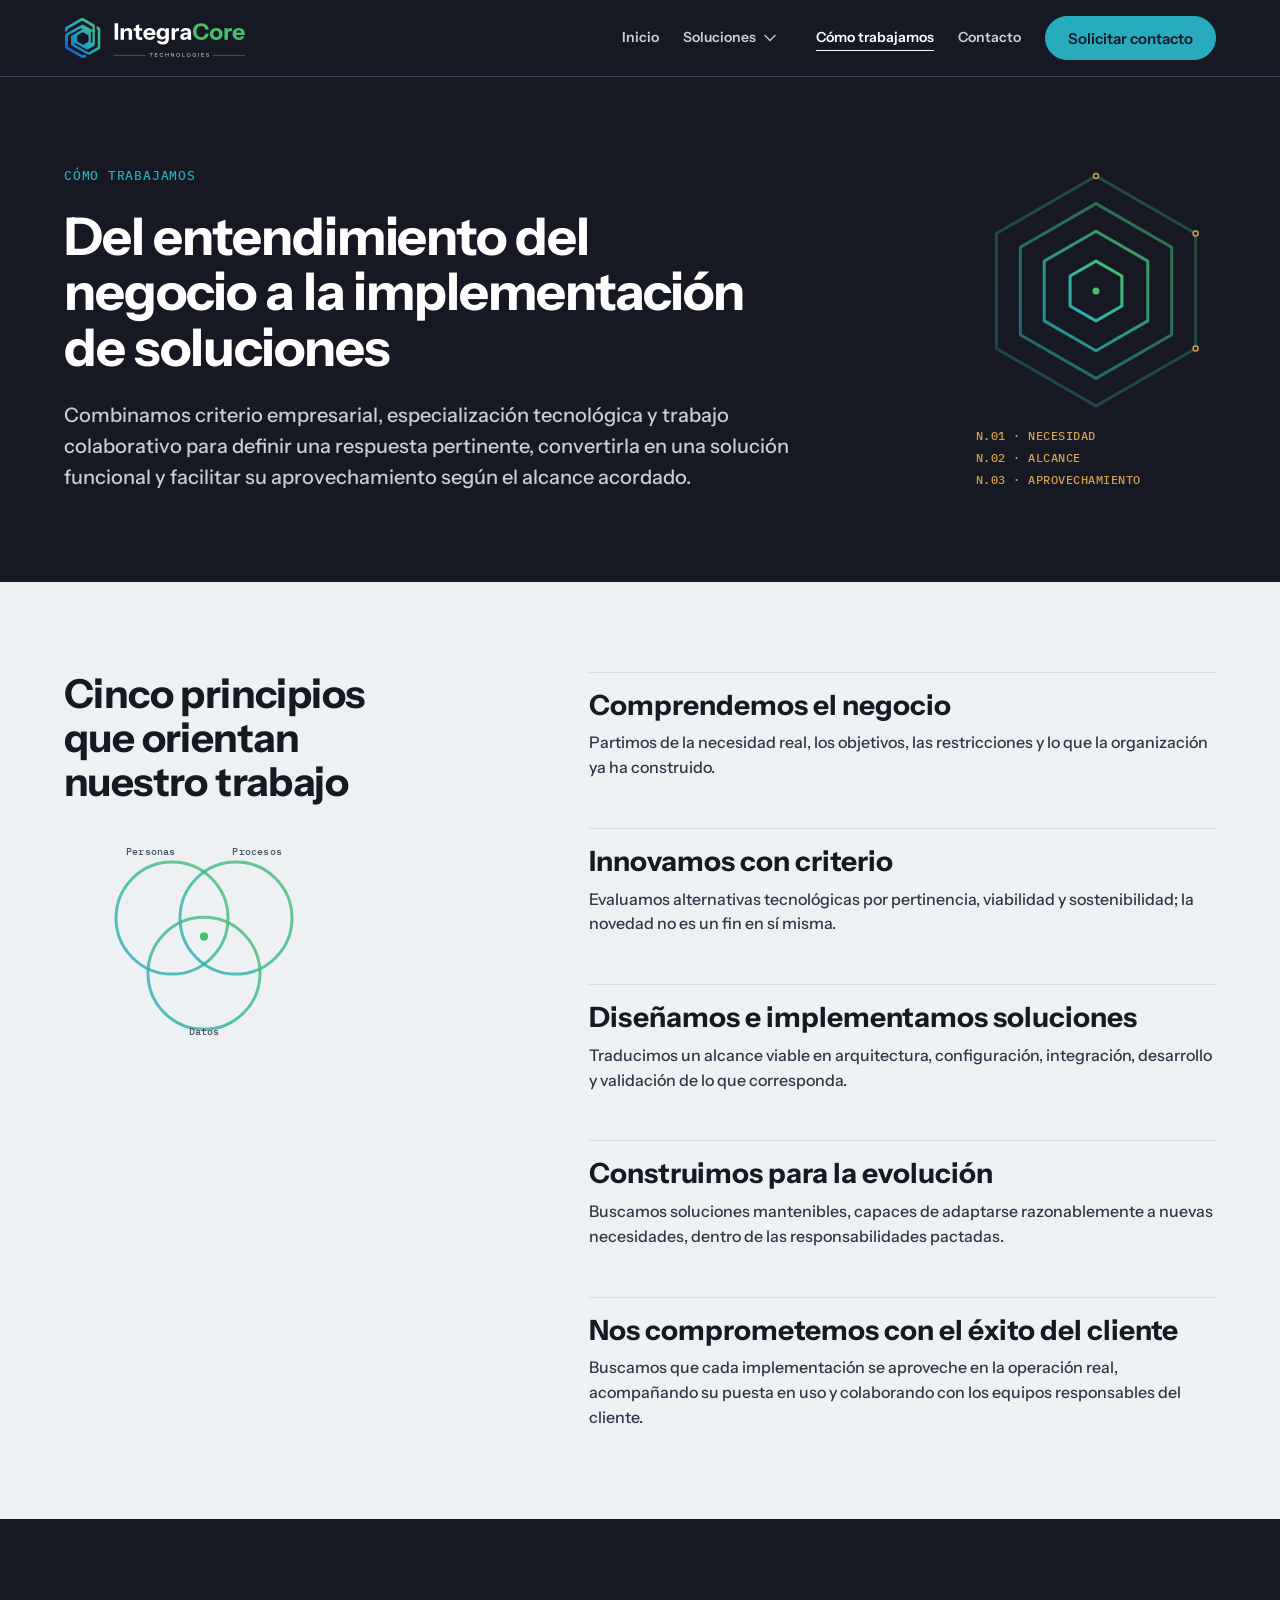
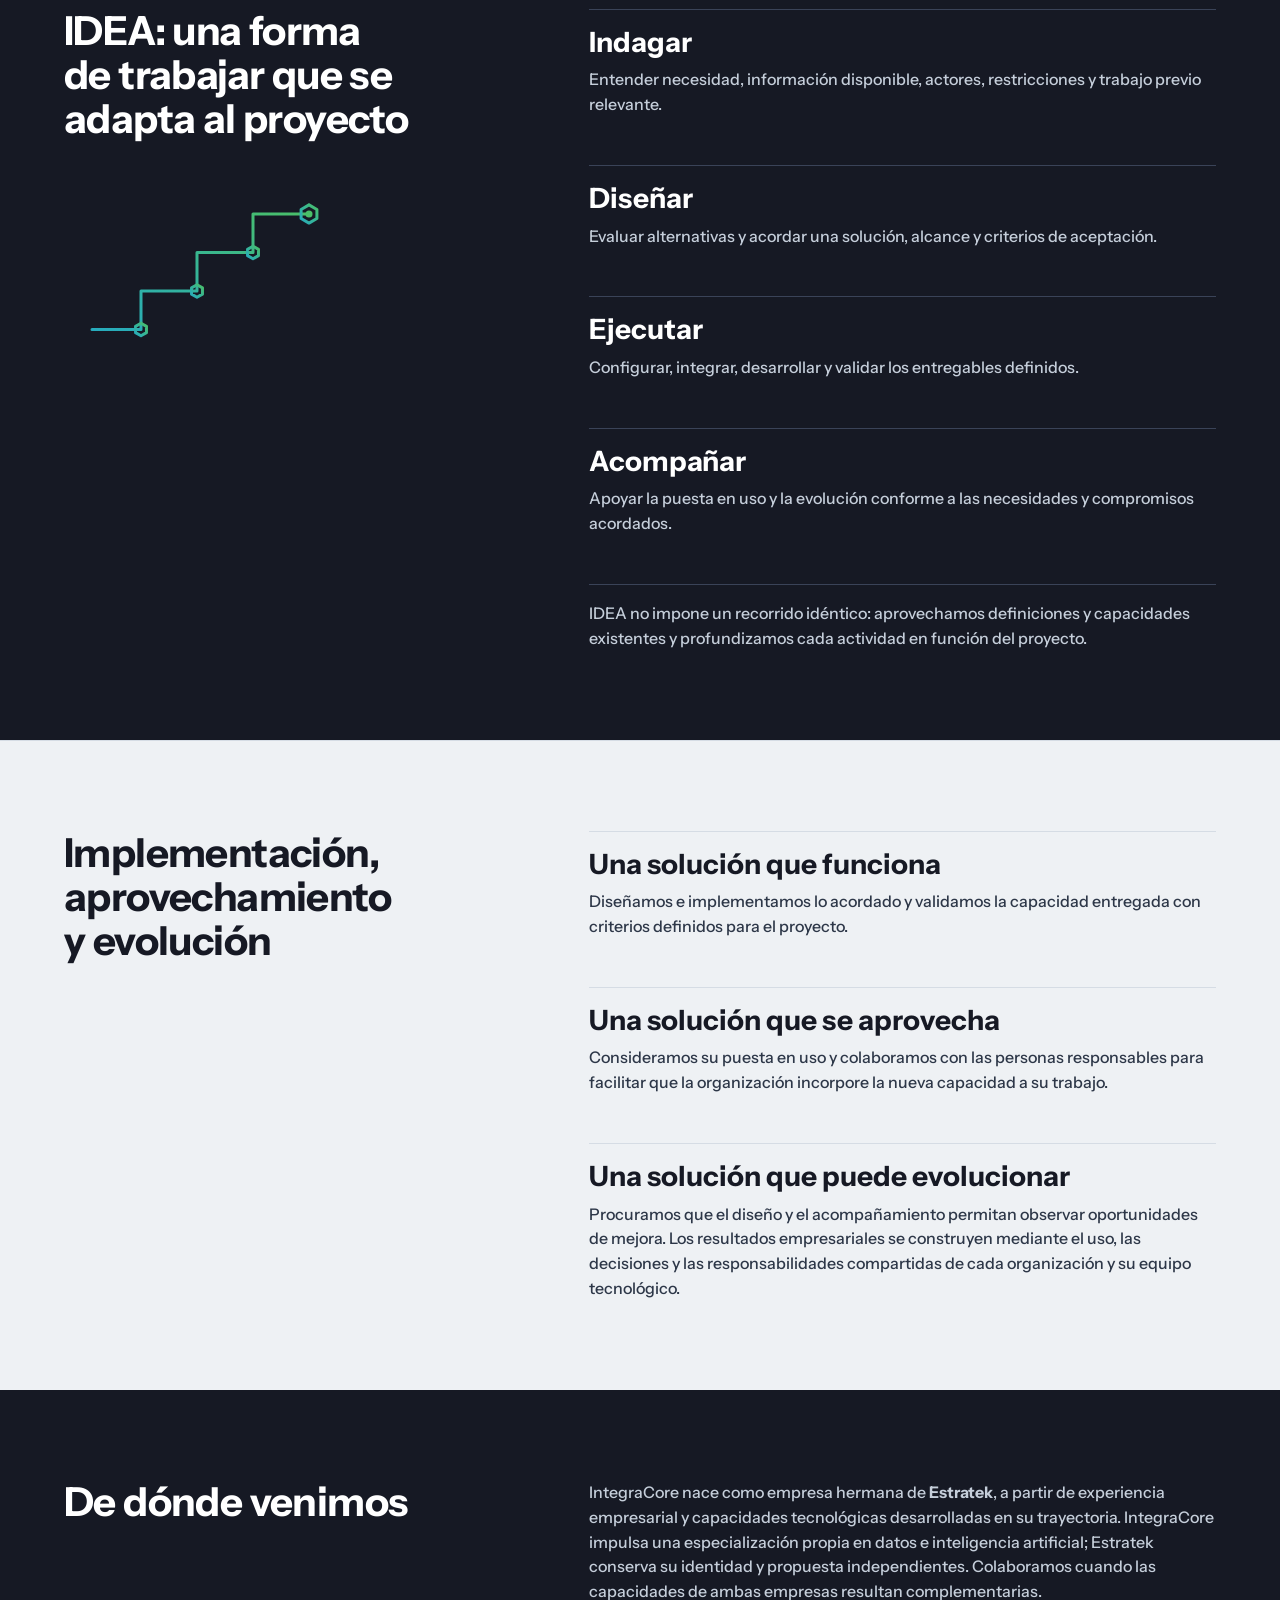
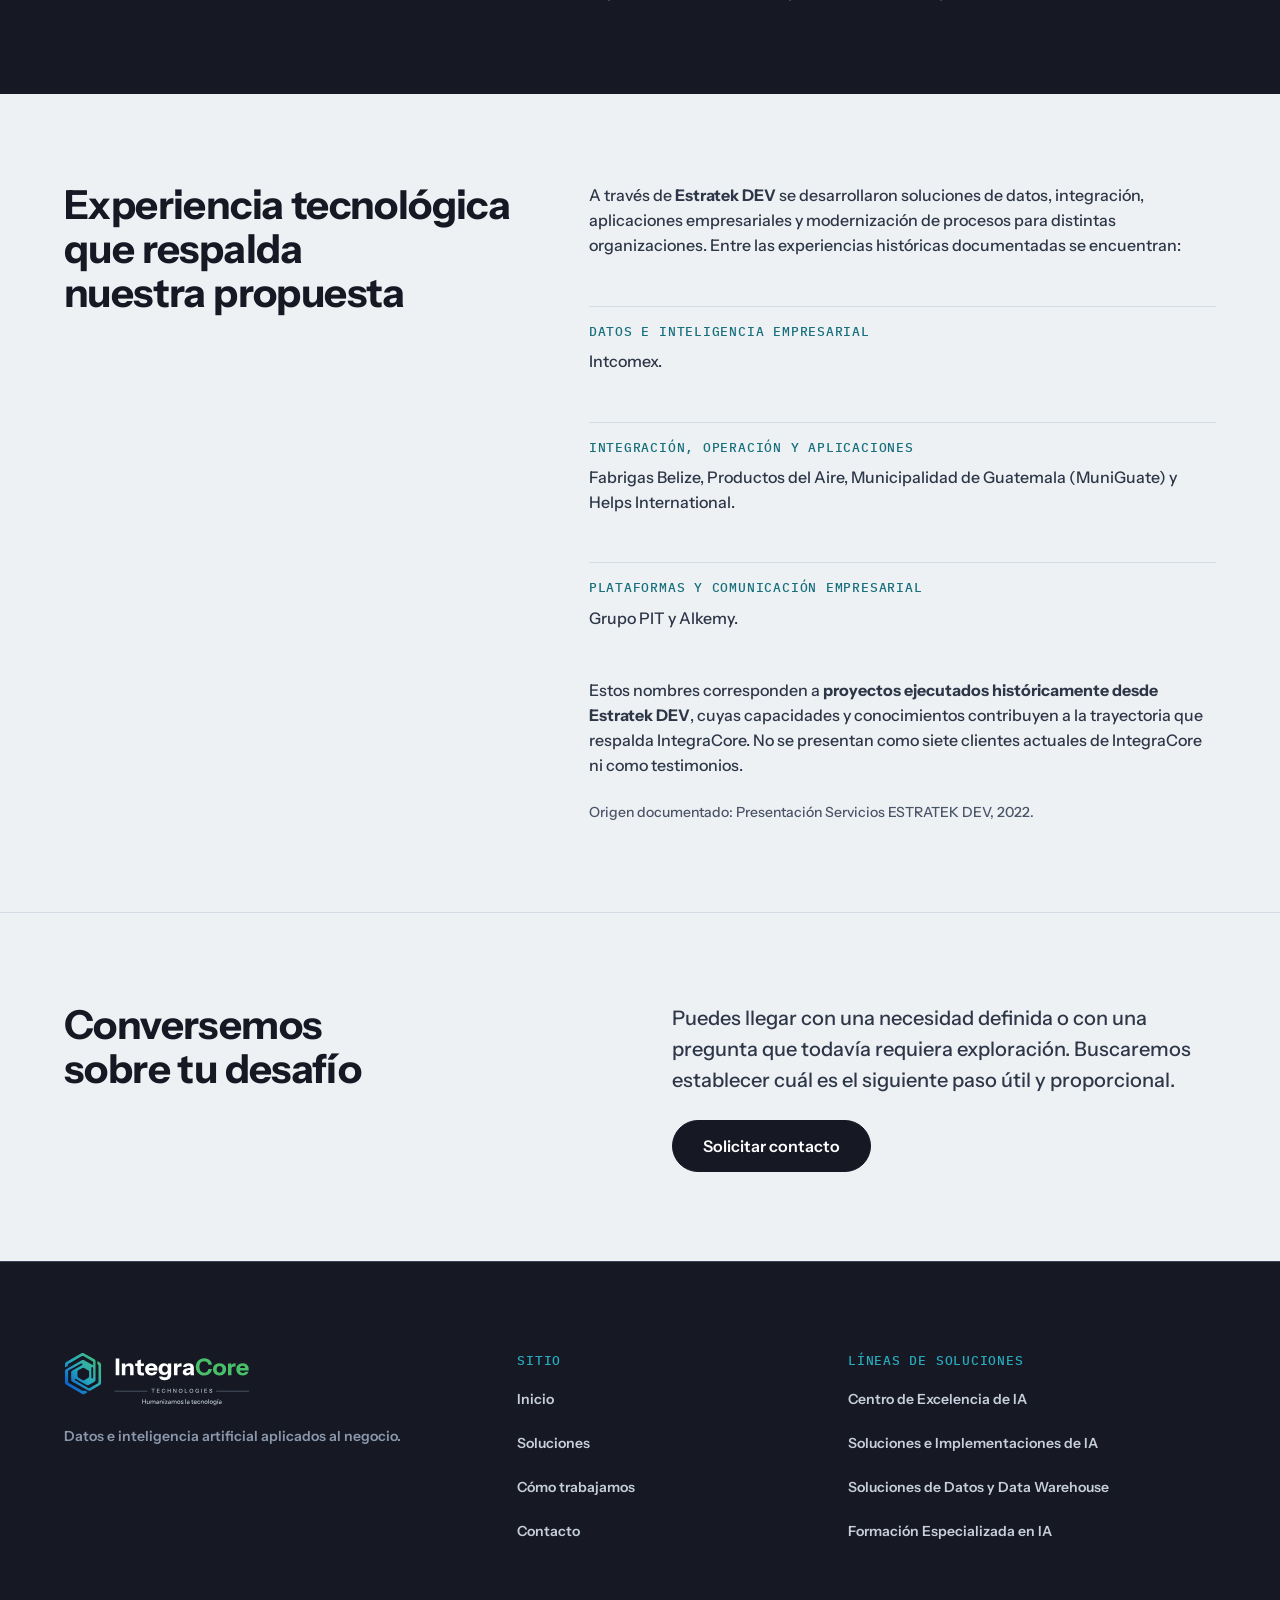
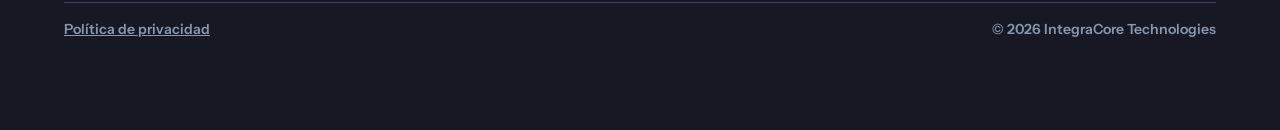
==== como-trabajamos/index.html @ ce9ab65b "G4: sitio IntegraCore para publicación inicial (formulario Zoho, privacidad, confirmación) Co-Author" ====
<!DOCTYPE html>
<html lang="es">
<head>
<meta charset="utf-8">
<meta name="viewport" content="width=device-width, initial-scale=1">
<title>Cómo trabajamos: método IDEA | IntegraCore</title>
<meta name="description" content="Conoce cómo IntegraCore indaga, diseña, ejecuta y acompaña soluciones tecnológicas de manera proporcional al desafío y al alcance acordado.">
<meta name="robots" content="index, follow">
<link rel="canonical" href="https://integracoretech.com/como-trabajamos/">
<meta property="og:url" content="https://integracoretech.com/como-trabajamos/">
<meta property="og:type" content="website">
<meta property="og:locale" content="es_GT">
<meta name="twitter:card" content="summary_large_image">
<meta property="og:title" content="Cómo trabajamos: método IDEA | IntegraCore">
<meta property="og:description" content="Conoce cómo IntegraCore indaga, diseña, ejecuta y acompaña soluciones tecnológicas de manera proporcional al desafío y al alcance acordado.">
<meta property="og:image" content="https://integracoretech.com/img/og-image.png">
<meta name="theme-color" content="#161924">
<link rel="icon" type="image/png" sizes="64x64" href="../favicon-64.png">
<link rel="apple-touch-icon" href="../apple-touch-icon.png">
<link rel="stylesheet" href="../css/tokens.css">
<link rel="stylesheet" href="../css/base.css">
<link rel="stylesheet" href="../css/site.css">
<script>document.documentElement.classList.add('js')</script>
</head>
<body>
<svg width="0" height="0" style="position:absolute" aria-hidden="true" focusable="false"><defs><linearGradient id="ic-geo-grad" x1="0" y1="1" x2="1" y2="0"><stop offset="0" stop-color="#27ABBD"/><stop offset=".5" stop-color="#36B596"/><stop offset="1" stop-color="#4ABF69"/></linearGradient></defs></svg>
<!--@header-->
<a class="skip" href="#contenido">Saltar al contenido</a>
<header class="site-head theme-dark">
<div class="wrap">
<a class="logo" href="../" aria-label="IntegraCore Technologies, inicio"><img src="../img/logo/lockup-horizontal-dark.svg" alt="IntegraCore Technologies" width="182" height="42"></a>
<button class="nav-toggle" type="button" aria-expanded="false" aria-controls="nav-panel"><span class="nav-toggle__label">Menú</span><svg class="nav-toggle__icon" viewBox="0 0 24 24" width="24" height="24" fill="none" stroke="currentColor" stroke-width="1.5" stroke-linecap="square" aria-hidden="true"><path class="i-open" d="M4 8H20M4 16H20"/><path class="i-close" d="M6 6L18 18M18 6L6 18"/></svg></button>
<nav class="nav" id="nav-panel" aria-label="Principal">
<ul class="nav-list">
<li><a href="../" >Inicio</a></li>
<li class="has-sub">
<span class="sub-row"><a href="../soluciones/" >Soluciones</a><button class="sub-toggle" type="button" aria-expanded="false" aria-controls="sub-soluciones"><span class="visually-hidden">Mostrar las cuatro líneas de soluciones</span><svg viewBox="0 0 24 24" width="20" height="20" fill="none" stroke="currentColor" stroke-width="1.5" stroke-linecap="square" aria-hidden="true"><path d="M6 9L12 15L18 9"/></svg></button></span>
<ul class="sub-list" id="sub-soluciones">
<li><a href="../soluciones/#centro-excelencia-ia">Centro de Excelencia de IA</a></li>
<li><a href="../soluciones/soluciones-ia/">Soluciones e Implementaciones de IA</a></li>
<li><a href="../soluciones/datos-data-warehouse-bi/">Soluciones de Datos y Data Warehouse</a></li>
<li><a href="../soluciones/#formacion-ia">Formación Especializada en IA</a></li>
</ul>
</li>
<li><a href="../como-trabajamos/" aria-current="page">Cómo trabajamos</a></li>
<li><a href="../contacto/" >Contacto</a></li>
</ul>
<a class="btn nav-cta" href="../contacto/">Solicitar contacto</a>
</nav>
</div>
</header>
<!--/@header-->

<main id="contenido">
<section class="band theme-dark page-hero" aria-labelledby="h-como">
<div class="wrap page-hero-grid">
<div class="page-hero-copy">
<p class="t-etiqueta">Cómo trabajamos</p>
<h1 class="t-display" id="h-como">Del entendimiento del negocio a la implementación de soluciones</h1>
<p class="t-lead">Combinamos criterio empresarial, especialización tecnológica y trabajo colaborativo para definir una respuesta pertinente, convertirla en una solución funcional y facilitar su aprovechamiento según el alcance acordado.</p>
</div>
<div class="hero-fig"><svg class="geo geo--pagina" data-draw="load" viewBox="60 60 480 480" aria-hidden="true" focusable="false"><polygon points="300.0,70.0 499.2,185.0 499.2,415.0 300.0,530.0 100.8,415.0 100.8,185.0" class="geo-layer" pathLength="1" style="--i:0;opacity:0.3"/><polygon points="300.0,125.2 451.4,212.6 451.4,387.4 300.0,474.8 148.6,387.4 148.6,212.6" class="geo-layer" pathLength="1" style="--i:1;opacity:0.55"/><polygon points="300.0,180.4 403.6,240.2 403.6,359.8 300.0,419.6 196.4,359.8 196.4,240.2" class="geo-layer" pathLength="1" style="--i:2;opacity:0.8"/><polygon points="300.0,240.2 351.8,270.1 351.8,329.9 300.0,359.8 248.2,329.9 248.2,270.1" class="geo-layer" pathLength="1" style="--i:3;opacity:1"/><circle class="geo-dot" style="--i:4" cx="300" cy="300" r="7"/><circle class="geo-vertex" style="--i:1" cx="300.0" cy="70.0" r="5"/><circle class="geo-vertex" style="--i:1" cx="499.2" cy="185.0" r="5"/><circle class="geo-vertex" style="--i:1" cx="499.2" cy="415.0" r="5"/></svg><ol class="hero-notas" aria-hidden="true"><li class="t-nota">N.01 · Necesidad</li><li class="t-nota">N.02 · Alcance</li><li class="t-nota">N.03 · Aprovechamiento</li></ol></div>
</div>
</section>
<section class="band lsec" id="principios" aria-labelledby="h-principios">
<div class="wrap lsec-grid">
<div class="lsec-ex">
<h2 class="t-h1" id="h-principios">Cinco principios que orientan nuestro trabajo</h2>
<div class="lsec-fig lsec-fig--apoyo"><svg class="geo" viewBox="0 0 400 300" aria-hidden="true" focusable="false"><circle cx="154.3" cy="128.7" r="80" class="geo-layer" pathLength="1" style="--i:0;opacity:0.8"/><circle cx="245.7" cy="128.7" r="80" class="geo-layer" pathLength="1" style="--i:1;opacity:0.8"/><circle cx="200.0" cy="207.6" r="80" class="geo-layer" pathLength="1" style="--i:2;opacity:0.8"/><text class="geo-label" style="--i:1" x="124" y="38" text-anchor="middle">Personas</text><text class="geo-label" style="--i:1" x="276" y="38" text-anchor="middle">Procesos</text><text class="geo-label" style="--i:2" x="200" y="296" text-anchor="middle">Datos</text><circle class="geo-dot" style="--i:3" cx="200" cy="155" r="6"/></svg></div>
</div>
<div class="lsec-tec">
<div class="lsec-blk"><h3 class="lsec-title">Comprendemos el negocio</h3><p class="t-body">Partimos de la necesidad real, los objetivos, las restricciones y lo que la organización ya ha construido.</p></div><div class="lsec-blk"><h3 class="lsec-title">Innovamos con criterio</h3><p class="t-body">Evaluamos alternativas tecnológicas por pertinencia, viabilidad y sostenibilidad; la novedad no es un fin en sí misma.</p></div><div class="lsec-blk"><h3 class="lsec-title">Diseñamos e implementamos soluciones</h3><p class="t-body">Traducimos un alcance viable en arquitectura, configuración, integración, desarrollo y validación de lo que corresponda.</p></div><div class="lsec-blk"><h3 class="lsec-title">Construimos para la evolución</h3><p class="t-body">Buscamos soluciones mantenibles, capaces de adaptarse razonablemente a nuevas necesidades, dentro de las responsabilidades pactadas.</p></div><div class="lsec-blk"><h3 class="lsec-title">Nos comprometemos con el éxito del cliente</h3><p class="t-body">Buscamos que cada implementación se aproveche en la operación real, acompañando su puesta en uso y colaborando con los equipos responsables del cliente.</p></div>
</div>
</div>
</section>
<section class="band theme-dark lsec" id="idea" aria-labelledby="h-idea">
<div class="wrap lsec-grid">
<div class="lsec-ex">
<h2 class="t-h1" id="h-idea">IDEA: una forma de trabajar que se adapta al proyecto</h2>
<div class="lsec-fig lsec-fig--apoyo"><svg class="geo" viewBox="0 0 400 300" aria-hidden="true" focusable="false"><polyline points="40,235 110,235 110,180 190,180 190,125 270,125 270,70 350,70" class="geo-layer" pathLength="1" style="--i:0;opacity:1"/><polygon points="110.0,226.0 117.8,230.5 117.8,239.5 110.0,244.0 102.2,239.5 102.2,230.5" class="geo-layer" pathLength="1" style="--i:1;opacity:1"/><polygon points="190.0,171.0 197.8,175.5 197.8,184.5 190.0,189.0 182.2,184.5 182.2,175.5" class="geo-layer" pathLength="1" style="--i:2;opacity:1"/><polygon points="270.0,116.0 277.8,120.5 277.8,129.5 270.0,134.0 262.2,129.5 262.2,120.5" class="geo-layer" pathLength="1" style="--i:3;opacity:1"/><polygon points="350.0,57.0 361.3,63.5 361.3,76.5 350.0,83.0 338.7,76.5 338.7,63.5" class="geo-layer" pathLength="1" style="--i:4;opacity:1"/><circle class="geo-dot" style="--i:4.5" cx="350" cy="70" r="5"/></svg></div>
</div>
<div class="lsec-tec">
<div class="lsec-blk"><h3 class="lsec-title">Indagar</h3><p class="t-body">Entender necesidad, información disponible, actores, restricciones y trabajo previo relevante.</p></div><div class="lsec-blk"><h3 class="lsec-title">Diseñar</h3><p class="t-body">Evaluar alternativas y acordar una solución, alcance y criterios de aceptación.</p></div><div class="lsec-blk"><h3 class="lsec-title">Ejecutar</h3><p class="t-body">Configurar, integrar, desarrollar y validar los entregables definidos.</p></div><div class="lsec-blk"><h3 class="lsec-title">Acompañar</h3><p class="t-body">Apoyar la puesta en uso y la evolución conforme a las necesidades y compromisos acordados.</p></div><div class="lsec-blk"><p class="t-body">IDEA no impone un recorrido idéntico: aprovechamos definiciones y capacidades existentes y profundizamos cada actividad en función del proyecto.</p></div>
</div>
</div>
</section>
<section class="band band--line lsec" id="implementacion" aria-labelledby="h-implementacion">
<div class="wrap lsec-grid">
<div class="lsec-ex">
<h2 class="t-h1" id="h-implementacion">Implementación, aprovechamiento y evolución</h2>
</div>
<div class="lsec-tec">
<div class="lsec-blk"><h3 class="lsec-title">Una solución que funciona</h3><p class="t-body">Diseñamos e implementamos lo acordado y validamos la capacidad entregada con criterios definidos para el proyecto.</p></div><div class="lsec-blk"><h3 class="lsec-title">Una solución que se aprovecha</h3><p class="t-body">Consideramos su puesta en uso y colaboramos con las personas responsables para facilitar que la organización incorpore la nueva capacidad a su trabajo.</p></div><div class="lsec-blk"><h3 class="lsec-title">Una solución que puede evolucionar</h3><p class="t-body">Procuramos que el diseño y el acompañamiento permitan observar oportunidades de mejora. Los resultados empresariales se construyen mediante el uso, las decisiones y las responsabilidades compartidas de cada organización y su equipo tecnológico.</p></div>
</div>
</div>
</section>
<section class="band theme-dark lsec" id="origen" aria-labelledby="h-origen">
<div class="wrap lsec-grid">
<div class="lsec-ex">
<h2 class="t-h1" id="h-origen">De dónde venimos</h2>
</div>
<div class="lsec-tec">
<div class="lsec-txt"><p class="t-body">IntegraCore nace como empresa hermana de <strong>Estratek</strong>, a partir de experiencia empresarial y capacidades tecnológicas desarrolladas en su trayectoria. IntegraCore impulsa una especialización propia en datos e inteligencia artificial; Estratek conserva su identidad y propuesta independientes. Colaboramos cuando las capacidades de ambas empresas resultan complementarias.</p></div>
</div>
</div>
</section>
<section class="band lsec" id="trayectoria" aria-labelledby="h-trayectoria">
<div class="wrap lsec-grid">
<div class="lsec-ex">
<h2 class="t-h1" id="h-trayectoria">Experiencia tecnológica que respalda nuestra propuesta</h2>
</div>
<div class="lsec-tec">
<div class="lsec-txt"><p class="t-body">A través de <strong>Estratek DEV</strong> se desarrollaron soluciones de datos, integración, aplicaciones empresariales y modernización de procesos para distintas organizaciones. Entre las experiencias históricas documentadas se encuentran:</p></div><div class="lsec-blk"><p class="t-etiqueta lsec-label">Datos e inteligencia empresarial</p><p class="t-body">Intcomex.</p></div><div class="lsec-blk"><p class="t-etiqueta lsec-label">Integración, operación y aplicaciones</p><p class="t-body">Fabrigas Belize, Productos del Aire, Municipalidad de Guatemala (MuniGuate) y Helps International.</p></div><div class="lsec-blk"><p class="t-etiqueta lsec-label">Plataformas y comunicación empresarial</p><p class="t-body">Grupo PIT y Alkemy.</p></div><div class="lsec-txt"><p class="t-body">Estos nombres corresponden a <strong>proyectos ejecutados históricamente desde Estratek DEV</strong>, cuyas capacidades y conocimientos contribuyen a la trayectoria que respalda IntegraCore. No se presentan como siete clientes actuales de IntegraCore ni como testimonios.</p><p class="t-small linea-nota">Origen documentado: Presentación Servicios ESTRATEK DEV, 2022.</p></div>
</div>
</div>
</section>
<section class="band band--line" id="conversemos" aria-labelledby="h-conversemos">
<div class="wrap conv">
<h2 class="t-h1" id="h-conversemos">Conversemos sobre tu desafío</h2>
<div class="conv-body">
<p class="t-lead">Puedes llegar con una necesidad definida o con una pregunta que todavía requiera exploración. Buscaremos establecer cuál es el siguiente paso útil y proporcional.</p>
<div><a class="btn btn--lg" href="../contacto/">Solicitar contacto</a></div>
</div>
</div>
</section>

</main>

<!--@footer-->
<footer class="band theme-dark site-foot">
<div class="wrap foot-grid">
<div class="foot-brand">
<img src="../img/logo/lockup-horizontal-dark-proposito.svg" alt="IntegraCore Technologies. Humanizamos la tecnología." width="250" height="58">
<p class="t-small">Datos e inteligencia artificial aplicados al negocio.</p>
</div>
<nav class="foot-col" aria-label="Sitio">
<p class="t-etiqueta">Sitio</p>
<ul class="foot-links">
<li><a href="../">Inicio</a></li>
<li><a href="../soluciones/">Soluciones</a></li>
<li><a href="../como-trabajamos/">Cómo trabajamos</a></li>
<li><a href="../contacto/">Contacto</a></li>
</ul>
</nav>
<nav class="foot-col" aria-label="Líneas de soluciones">
<p class="t-etiqueta">Líneas de soluciones</p>
<ul class="foot-links">
<li><a href="../soluciones/#centro-excelencia-ia">Centro de Excelencia de IA</a></li>
<li><a href="../soluciones/soluciones-ia/">Soluciones e Implementaciones de IA</a></li>
<li><a href="../soluciones/datos-data-warehouse-bi/">Soluciones de Datos y Data Warehouse</a></li>
<li><a href="../soluciones/#formacion-ia">Formación Especializada en IA</a></li>
</ul>
</nav>
<div class="foot-meta">
<p class="t-small"><a href="../privacidad/">Política de privacidad</a></p>
<p class="t-small">© 2026 IntegraCore Technologies</p>
</div>
</div>
</footer>
<!--/@footer-->
<script src="../js/geometria.js"></script>
<script src="../js/navigation.js"></script>
</body>
</html>
---- css/tokens.css ----
/* IntegraCore · Tokens v1.0 (23 nov 2026)
   Fuente de verdad: sistema de diseño IntegraCore. No inventes colores fuera de esta lista.
   Tema claro por defecto; añade .theme-dark a una sección (o a <html>) para el tema oscuro. */

:root {
  /* Paleta de marca */
  --ic-navy: #161924;
  --ic-paper: #EEF1F4;
  --ic-white: #FFFFFF;
  --ic-teal: #27ABBD;       /* inicio del degradé; acento de texto sobre oscuro */
  --ic-teal-ink: #17707C;   /* acento de texto sobre claro (5:1 sobre paper) */
  --ic-green: #4ABF69;      /* la decisión: punto, ✓, recomendado. Nunca texto sobre claro */
  --ic-ochre: #D4A04A;      /* ocre lápiz: marcas de trabajo sobre oscuro */
  --ic-ochre-ink: #8C6212;  /* ocre lápiz: marcas de trabajo sobre claro */
  --ic-blue: #0145D2;       /* SÓLO dentro del ícono del logo. No usar en la web */
  --ic-grey-900: #2D3748;
  --ic-grey-700: #4A5568;
  --ic-grey-500: #8A97AB;
  --ic-grey-300: #C5CEDA;
  --ic-grey-200: #D5DCE4;
  --ic-navy-600: #3A4358;
  --ic-navy-700: #1F2433;

  /* Roles · tema claro */
  --surface: var(--ic-paper);
  --surface-raised: var(--ic-white);
  --ink: var(--ic-navy);
  --ink-muted: var(--ic-grey-900);
  --ink-subtle: var(--ic-grey-700);
  --accent: var(--ic-teal-ink);
  --line: var(--ic-grey-200);
  --mark: var(--ic-ochre-ink);          /* notas N.0x, líneas guía, vértices, ○ por validar */
  --construction: var(--ic-ochre-ink);  /* ejes y círculos punteados del nivel método */
  --signal: var(--ic-green);
  --btn-bg: var(--ic-navy);
  --btn-ink: var(--ic-white);

  /* Degradé de la geometría (sólo trazos) */
  --geo-from: var(--ic-teal);
  --geo-mid: #36B596;
  --geo-to: var(--ic-green);

  /* Tipografía. Respaldo si la fuente de marca no carga: Arial y Consolas. */
  --font-sans: "Instrument Sans", Arial, "Helvetica Neue", sans-serif;
  --font-mono: "IBM Plex Mono", Consolas, "Courier New", monospace;
  --fs-display: clamp(2.5rem, 1.6rem + 3.2vw, 3.625rem);  /* 40 → 58 px */
  --lh-display: 1.07;
  --fs-h1: clamp(2rem, 1.6rem + 1.4vw, 2.5rem);           /* 32 → 40 px */
  --fs-h2: clamp(1.5rem, 1.35rem + 0.6vw, 1.75rem);       /* 24 → 28 px */
  --fs-lead: clamp(1.125rem, 1.05rem + 0.3vw, 1.25rem);   /* 18 → 20 px */
  --fs-body: 1rem;
  --fs-small: 0.875rem;
  --fs-nota: 0.75rem;
  --fs-etiqueta: 0.8125rem;

  /* Espaciado y forma */
  --space-1: 4px;
  --space-2: 8px;
  --space-3: 16px;
  --space-4: 24px;
  --space-5: 48px;
  --space-6: 72px;
  --radius-none: 0;
  --radius-pill: 999px;   /* sólo botones y etiquetas de acción */
  --content-max: 1200px;

  /* Movimiento */
  --dur-layer: 550ms;                         /* una capa de la geometría */
  --stagger: 420ms;                           /* entre capas */
  --ease-draw: cubic-bezier(.25, .7, .3, 1);  /* salida suave, sin rebote */
}

.theme-dark,
[data-theme="dark"] {
  --surface: var(--ic-navy);
  --surface-raised: var(--ic-navy-700);
  --ink: var(--ic-white);
  --ink-muted: var(--ic-grey-300);
  --ink-subtle: var(--ic-grey-500);
  --accent: var(--ic-teal);
  --line: var(--ic-navy-600);
  --mark: var(--ic-ochre);
  --construction: var(--ic-ochre);
  --btn-bg: var(--ic-teal);
  --btn-ink: var(--ic-navy);
}
---- css/base.css ----
/* IntegraCore · Base v1.0 — requiere tokens.css antes */

@font-face { font-family: "Instrument Sans"; src: url("../fonts/InstrumentSans-VF.woff2") format("woff2"); font-weight: 400 700; font-stretch: 75% 100%; font-display: swap; }
@font-face { font-family: "IBM Plex Mono"; src: url("../fonts/IBMPlexMono-Regular.woff2") format("woff2"); font-weight: 400; font-display: swap; }
@font-face { font-family: "IBM Plex Mono"; src: url("../fonts/IBMPlexMono-Medium.woff2") format("woff2"); font-weight: 500; font-display: swap; }

*, *::before, *::after { box-sizing: border-box; min-width: 0; }
html { -webkit-text-size-adjust: 100%; scroll-padding-top: 88px; }
body { margin: 0; background: var(--surface); color: var(--ink); font: 500 var(--fs-body)/1.55 var(--font-sans); overflow-x: clip; }
img, svg { display: block; max-width: 100%; }
a { color: inherit; }
:focus-visible { outline: 2px solid var(--accent); outline-offset: 3px; }

/* Secciones: el color de fondo llega al borde; el contenido se centra */
.band { background: var(--surface); color: var(--ink); padding: clamp(56px, 7vw, 112px) max(5vw, 20px); }
.wrap { max-width: var(--content-max); margin-inline: auto; }

/* Tipografía */
.t-display { font-size: var(--fs-display); line-height: var(--lh-display); font-weight: 700; letter-spacing: -0.02em; margin: 0; text-wrap: balance; }
.t-h1 { font-size: var(--fs-h1); line-height: 1.1; font-weight: 700; letter-spacing: -0.015em; margin: 0; text-wrap: balance; }
.t-h2 { font-size: var(--fs-h2); line-height: 1.2; font-weight: 700; margin: 0; }
.t-lead { font-size: var(--fs-lead); line-height: 1.55; color: var(--ink-muted); margin: 0; max-width: 60ch; }
.t-body { font-size: var(--fs-body); line-height: 1.55; color: var(--ink-muted); margin: 0; max-width: 68ch; }
.t-small { font-size: var(--fs-small); line-height: 1.5; font-weight: 600; color: var(--ink-subtle); margin: 0; }
.t-etiqueta { font: 500 var(--fs-etiqueta)/1.4 var(--font-mono); letter-spacing: 0.06em; text-transform: uppercase; color: var(--accent); margin: 0; }
.t-nota { font: 500 var(--fs-nota)/1.5 var(--font-mono); letter-spacing: 0.04em; text-transform: uppercase; color: var(--mark); margin: 0; }

/* Botones: el único elemento redondeado */
.btn { display: inline-flex; align-items: center; justify-content: center; gap: var(--space-2); min-height: 44px; padding: 0 22px; border-radius: var(--radius-pill); border: 1px solid var(--btn-bg); background: var(--btn-bg); color: var(--btn-ink); font: 600 0.9375rem/1 var(--font-sans); text-decoration: none; cursor: pointer; transition: transform .2s var(--ease-draw), background-color .2s; }
.btn:hover { transform: translateY(-1px); }
.btn--ghost { background: transparent; color: var(--ink); border-color: var(--line); }

/* Encabezado */
.site-head { position: sticky; top: 0; z-index: 10; background: var(--surface); border-bottom: 1px solid var(--line); }
.site-head .wrap { display: flex; align-items: center; justify-content: space-between; gap: var(--space-4); min-height: 76px; padding-inline: max(5vw, 20px); max-width: calc(var(--content-max) + 10vw); }
.site-head .logo img { height: 38px; width: auto; }
.nav { display: flex; align-items: center; gap: var(--space-4); flex-wrap: wrap; }
.nav a:not(.btn) { text-decoration: none; font-weight: 600; font-size: var(--fs-small); color: var(--ink-muted); padding: 12px 0; }
.nav a:not(.btn):hover { color: var(--ink); }

/* Tarjeta: esquinas rectas, sin barras de acento */
.card { background: var(--surface-raised); padding: var(--space-4); }

/* Lista de método */
.metodo { list-style: none; margin: 0; padding: 0; display: grid; gap: var(--space-2); font-weight: 600; font-size: var(--fs-small); color: var(--ink-muted); }
.metodo li { display: grid; grid-template-columns: 1.4em 1fr; }
.metodo .ok { color: var(--signal); }
.metodo .pend { color: var(--mark); }

/* Geometría ------------------------------------------------------------
   Estructura de un SVG de geometría:
   <svg class="geo" viewBox="…">
     <g class="geo-cons">…líneas punteadas (sólo nivel método)…</g>
     <polygon class="geo-layer" pathLength="1" style="--i:0; opacity:.3" …/>
     <circle class="geo-dot" style="--i:4" …/>
   </svg>
   --i fija el orden en que se dibuja cada capa (M.02: en el orden en que se lee). */
.geo { overflow: visible; }
.geo .geo-layer { fill: none; stroke: url(#ic-geo-grad); stroke-width: 3; stroke-linejoin: round; stroke-linecap: round; vector-effect: non-scaling-stroke; }
.geo .geo-cons { fill: none; stroke: var(--construction); stroke-width: 1; stroke-dasharray: 4 6; opacity: .6; vector-effect: non-scaling-stroke; }
.geo .geo-guide { fill: none; stroke: var(--mark); stroke-width: 1; vector-effect: non-scaling-stroke; }
.geo .geo-vertex { fill: var(--surface); stroke: var(--mark); stroke-width: 1.5; vector-effect: non-scaling-stroke; }
.geo .geo-dot { fill: var(--signal); }
.geo .geo-note { font: 500 12px var(--font-mono); letter-spacing: .04em; fill: var(--mark); }

/* Movimiento: se dibuja, no aparece (M.01). Sin JS o con movimiento reducido, se ve completa. */
.js .geo .geo-layer { stroke-dasharray: 1; stroke-dashoffset: 1; transition: stroke-dashoffset var(--dur-layer) var(--ease-draw) calc(var(--i, 0) * var(--stagger)); }
.js .geo .geo-dot { transform-box: fill-box; transform-origin: center; transform: scale(0); transition: transform 300ms var(--ease-draw) calc(var(--i, 4) * var(--stagger) + 150ms); }
.js .geo .geo-cons, .js .geo .geo-guide, .js .geo .geo-vertex, .js .geo .geo-note { opacity: 0; transition: opacity 500ms ease-out calc(var(--i, 0) * var(--stagger)); }
.js .geo.is-drawn .geo-layer { stroke-dashoffset: 0; }
.js .geo.is-drawn .geo-dot { transform: scale(1); }
.js .geo.is-drawn .geo-cons { opacity: .6; }
.js .geo.is-drawn .geo-guide, .js .geo.is-drawn .geo-vertex, .js .geo.is-drawn .geo-note { opacity: 1; }
@media (prefers-reduced-motion: reduce) {
  .js .geo .geo-layer, .js .geo .geo-dot, .js .geo .geo-cons, .js .geo .geo-guide, .js .geo .geo-vertex, .js .geo .geo-note { transition: none; }
  .js .geo .geo-layer { stroke-dashoffset: 0; }
  .js .geo .geo-dot { transform: none; }
  .js .geo .geo-cons { opacity: .6; }
  .js .geo .geo-guide, .js .geo .geo-vertex, .js .geo .geo-note { opacity: 1; }
}

/* Pie */
.site-foot { border-top: 1px solid var(--line); }
.site-foot .wrap { display: flex; flex-wrap: wrap; align-items: flex-end; justify-content: space-between; gap: var(--space-4); }
.site-foot img { height: 58px; width: auto; }
.geo .geo-label { font: 500 12px var(--font-mono); letter-spacing: .02em; fill: var(--ink-subtle); }
.js .geo .geo-label { opacity: 0; transition: opacity 500ms ease-out calc(var(--i, 0) * var(--stagger)); }
.js .geo.is-drawn .geo-label { opacity: 1; }
@media (prefers-reduced-motion: reduce) { .js .geo .geo-label { transition: none; opacity: 1; } }
---- css/site.css ----
/* IntegraCore · Sitio v0.1 (prototipo G1) — extensiones puntuales sobre tokens.css y base.css.
   Regla: sólo variables de tokens.css; ningún color hex aquí. */

/* ---------- Utilidades y accesibilidad ---------- */
.visually-hidden { position: absolute; width: 1px; height: 1px; margin: -1px; padding: 0; overflow: hidden; clip: rect(0 0 0 0); white-space: nowrap; border: 0; }
.skip { position: absolute; left: var(--space-3); top: -80px; z-index: 30; background: var(--ic-white); color: var(--ic-navy); padding: 12px 18px; font-weight: 600; text-decoration: none; }
.skip:focus { top: var(--space-2); }
.t-h3 { font-size: 1.125rem; line-height: 1.25; font-weight: 700; margin: 0; }
.t-nota-plain { font: 500 var(--fs-nota)/1.4 var(--font-mono); letter-spacing: .04em; text-transform: uppercase; margin: 0; color: var(--ink-muted); }
.btn--lg { min-height: 52px; padding: 0 30px; font-size: 1rem; }
.link-arrow { display: inline-flex; align-items: center; gap: var(--space-2); min-height: 44px; font-weight: 600; font-size: var(--fs-small); color: var(--accent); text-decoration: underline; text-underline-offset: 4px; text-decoration-thickness: 1px; }
.link-arrow svg { width: 20px; height: 20px; flex: none; transition: transform .2s var(--ease-draw); }
.link-arrow:hover svg { transform: translateX(3px); }
.t-lead strong { color: var(--ink); font-weight: 700; }


/* ---------- Encabezado y navegación ---------- */
.site-head .nav { display: flex; align-items: center; gap: var(--space-4); flex-wrap: nowrap; }
.nav-list { list-style: none; margin: 0; padding: 0; display: flex; align-items: center; gap: var(--space-4); }
.nav-list a { text-decoration: none; font-weight: 600; font-size: var(--fs-small); color: var(--ink-muted); display: inline-flex; align-items: center; min-height: 44px; }
.nav-list a:hover, .nav-list a[aria-current="page"] { color: var(--ink); }
.nav-list a[aria-current="page"] { text-decoration: underline; text-decoration-thickness: 1px; text-underline-offset: 8px; }
.nav-cta { white-space: nowrap; }
.nav-toggle { display: none; }
.has-sub { position: relative; }
.sub-row { display: inline-flex; align-items: center; }
.sub-toggle { background: none; border: 0; color: var(--ink-muted); width: 44px; height: 44px; display: inline-flex; align-items: center; justify-content: center; cursor: pointer; margin-left: -8px; padding: 0; }
.sub-toggle:hover { color: var(--ink); }
.sub-toggle svg { transition: transform .2s var(--ease-draw); }
.sub-toggle[aria-expanded="true"] svg { transform: rotate(180deg); }
.sub-list { list-style: none; margin: 0; padding: var(--space-2) 0; position: absolute; top: calc(100% + 8px); left: 0; min-width: 300px; background: var(--surface-raised); border: 1px solid var(--line); display: none; z-index: 20; }
.sub-list.is-open { display: block; }
.sub-list a { display: flex; padding: 6px var(--space-3); min-height: 44px; width: 100%; }

@media (min-width: 961px) {
  .site-head .wrap { max-width: calc(var(--content-max) + 10vw); }
}
@media (max-width: 960px) {
  .nav-toggle { display: inline-flex; align-items: center; gap: var(--space-2); min-height: 44px; padding: 0 14px; background: transparent; color: var(--ink); border: 1px solid var(--line); border-radius: var(--radius-pill); font: 600 var(--fs-small)/1 var(--font-sans); cursor: pointer; }
  .nav-toggle .i-close { display: none; }
  .nav-toggle[aria-expanded="true"] .i-close { display: inline; }
  .nav-toggle[aria-expanded="true"] .i-open { display: none; }
  .site-head .nav { position: absolute; left: 0; right: 0; top: 100%; flex-direction: column; align-items: stretch; gap: var(--space-3); padding: var(--space-3) max(5vw, 20px) var(--space-4); background: var(--surface); border-bottom: 1px solid var(--line); max-height: calc(100dvh - 120px); overflow-y: auto; }
  .js .site-head .nav { display: none; }
  .js .site-head .nav.is-open { display: flex; }
  .nav-list { flex-direction: column; align-items: stretch; gap: 0; }
  .nav-list > li { border-bottom: 1px solid var(--line); }
  .nav-list a { min-height: 48px; font-size: 1rem; width: 100%; }
  .sub-row { display: block; }
  .sub-toggle { display: none; }
  .sub-list { display: block; position: static; background: transparent; border: 0; min-width: 0; padding: 0 0 var(--space-2) var(--space-3); }
  .sub-list a { font-weight: 500; color: var(--ink-subtle); min-height: 44px; }
  .nav-cta { width: 100%; white-space: normal; text-align: center; padding-block: 12px; }
}

/* ---------- Bloque 1 · Hero ---------- */
.hero .wrap { display: grid; grid-template-columns: minmax(0, 1.05fr) minmax(0, .95fr); gap: clamp(32px, 5vw, 72px); align-items: center; }
.hero-copy { display: grid; gap: var(--space-4); }
.hero-actions { display: flex; flex-wrap: wrap; gap: var(--space-3); margin-top: var(--space-2); }
.hero .geo { width: 100%; height: auto; max-width: 560px; justify-self: end; }
.hero .t-lead strong { color: var(--ink); }
@media (max-width: 860px) {
  .hero .wrap { grid-template-columns: 1fr; }
  .hero .geo { justify-self: center; max-width: 420px; margin-top: var(--space-3); }
  .hero .geo .geo-note { font-size: 19px; paint-order: stroke; stroke: var(--surface); stroke-width: 8px; stroke-linejoin: round; }
  .hero-actions .btn { flex: 1 1 100%; }
}

/* ---------- Bloque 2 · Decisiones → situaciones ---------- */
.sec-head { display: grid; gap: var(--space-3); margin-bottom: clamp(32px, 4vw, 56px); max-width: 760px; }
.dec { display: grid; grid-template-columns: minmax(0, 1.15fr) clamp(56px, 8vw, 120px) minmax(0, 1fr); grid-template-areas: "dh . sh" "dl cn sl"; column-gap: 0; row-gap: var(--space-4); }
.dec-head { grid-area: dh; display: grid; gap: var(--space-3); align-content: start; padding-right: var(--space-4); }
.sit-head { grid-area: sh; align-self: end; }
.dec-list { grid-area: dl; list-style: none; margin: 0; padding: 0; display: grid; grid-auto-rows: 1fr; border-bottom: 1px solid var(--line); }
.dec-list li { display: flex; align-items: center; border-top: 1px solid var(--line); padding: var(--space-3) var(--space-3) var(--space-3) 0; font-size: var(--fs-h2); line-height: 1.22; font-weight: 500; letter-spacing: -.01em; color: var(--ink-muted); }
.dec-list strong { color: var(--ink); font-weight: 700; }
.dec-conn { grid-area: cn; position: relative; }
.dec-conn svg { position: absolute; inset: 0; width: 100%; height: 100%; overflow: visible; }
.dec-dot { position: absolute; left: 0; top: 50%; width: 16px; height: 16px; border-radius: 50%; background: var(--signal); transform: translate(-50%, -50%) scale(1); }
.js .dec-dot { transform: translate(-50%, -50%) scale(0); transition: transform 300ms var(--ease-draw) calc(2.4 * var(--stagger) + 150ms); }
.js .dec-conn .geo.is-drawn + .dec-dot { transform: translate(-50%, -50%) scale(1); }
.sit-list { grid-area: sl; list-style: none; margin: 0; padding: 0; display: grid; grid-auto-rows: 1fr; }
.sit-list li { display: grid; grid-template-columns: 28px 1fr; gap: var(--space-3); align-content: center; align-items: start; padding-block: var(--space-3); border-top: 1px solid var(--line); }
.sit-list li:last-child { border-bottom: 1px solid var(--line); }
.sit-list svg { width: 28px; height: 28px; color: var(--accent); margin-top: 2px; }
.sit-list div { display: grid; gap: 4px; }
.sit-list .t-body { font-size: var(--fs-small); line-height: 1.5; }
.dec-foot { margin-top: var(--space-5); display: grid; gap: var(--space-2); max-width: 760px; }
.dec-foot .t-small { font-weight: 500; }
@media (max-width: 960px) {
  .dec { grid-template-columns: 1fr; grid-template-areas: "dh" "dl" "sh" "sl"; row-gap: var(--space-4); }
  .dec-conn { display: none; }
  .dec-head { padding-right: 0; }
  .dec-list li { font-size: 1.3125rem; padding-block: var(--space-3); }
  .dec-list { grid-auto-rows: auto; }
  .sit-list { grid-auto-rows: auto; }
  .sit-head { margin-top: var(--space-4); }
}

/* ---------- Bloque 3 · Líneas ---------- */
.band--line { border-top: 1px solid var(--line); }
.lineas { display: grid; grid-template-columns: repeat(2, minmax(0, 1fr)); gap: var(--space-3); }
.lineas--sec { margin-top: var(--space-3); }
.linea { display: grid; align-content: start; gap: var(--space-2); padding: var(--space-4); }
.linea .geo { width: 100%; height: auto; margin-bottom: var(--space-3); max-height: 240px; }
.linea .btn { justify-self: start; margin-top: var(--space-3); }
.linea .t-body { max-width: 52ch; }
.lineas--pri .linea { padding: clamp(24px, 3vw, 40px); }
.lineas--pri .t-h2 { font-size: clamp(1.5rem, 1.3rem + .8vw, 1.875rem); }
.linea--sec { grid-template-columns: 132px minmax(0, 1fr); gap: var(--space-4); align-items: start; }
.linea--sec .geo { margin: 0; max-height: none; }
.linea-txt { display: grid; gap: var(--space-2); }
@media (max-width: 860px) {
  .lineas { grid-template-columns: 1fr; }
  .linea--sec { grid-template-columns: 96px minmax(0, 1fr); gap: var(--space-3); }
  .linea .btn { justify-self: stretch; }
}
@media (max-width: 420px) { .linea--sec { grid-template-columns: 1fr; } .linea--sec .geo { width: 96px; } }

/* ---------- Bloque 4 · Capacidad e IDEA ---------- */
.cap { display: grid; grid-template-columns: minmax(0, 1.1fr) minmax(0, .9fr); gap: clamp(32px, 5vw, 72px); align-items: center; }
.cap-copy { display: grid; gap: var(--space-4); }
.cap-actions { margin-top: var(--space-2); }
.cap-fig .geo { width: 100%; height: auto; max-width: 460px; justify-self: end; margin-left: auto; }
.idea { list-style: none; margin: clamp(40px, 5vw, 72px) 0 0; padding: 0; display: grid; grid-template-columns: repeat(4, minmax(0, 1fr)); gap: var(--space-4); }
.idea li { border-top: 1px solid var(--line); padding-top: var(--space-3); display: grid; gap: var(--space-1); }
.idea-l { font: 500 var(--fs-etiqueta)/1.4 var(--font-mono); letter-spacing: .06em; color: var(--accent); }
.idea-w { font-size: var(--fs-h2); font-weight: 700; line-height: 1.2; }
.idea-note { margin-top: var(--space-3); max-width: 760px; font-weight: 500; }
.sobre { margin-top: clamp(40px, 5vw, 64px); padding-top: var(--space-4); border-top: 1px solid var(--line); display: grid; grid-template-columns: minmax(0, 1fr) minmax(0, 2fr); gap: var(--space-4); }
@media (max-width: 860px) {
  .cap { grid-template-columns: 1fr; }
  .cap-fig .geo { max-width: 320px; margin-inline: auto; }
  .idea { grid-template-columns: repeat(2, minmax(0, 1fr)); gap: var(--space-3) var(--space-4); }
  .sobre { grid-template-columns: 1fr; }
}

/* ---------- Bloque 5 · Conversación ---------- */
.conv { display: grid; grid-template-columns: minmax(0, 1fr) minmax(0, 1fr); gap: clamp(32px, 5vw, 72px); align-items: start; }
.conv-body { display: grid; gap: var(--space-4); }
@media (max-width: 860px) { .conv { grid-template-columns: 1fr; } .conv .btn { width: 100%; } }

/* ---------- Pie ---------- */
.site-foot .foot-grid { display: grid; grid-template-columns: minmax(0, 1.4fr) minmax(0, 1fr) minmax(0, 1.2fr); gap: var(--space-5) var(--space-4); align-items: start; }
.foot-brand { display: grid; gap: var(--space-3); }
.foot-col { display: grid; gap: var(--space-2); align-content: start; }
.foot-links { list-style: none; margin: 0; padding: 0; display: grid; }
.foot-links a { display: inline-flex; align-items: center; min-height: 44px; text-decoration: none; font-weight: 600; font-size: var(--fs-small); color: var(--ink-muted); }
.foot-links a:hover { color: var(--ink); text-decoration: underline; }
.foot-meta { grid-column: 1 / -1; display: flex; flex-wrap: wrap; justify-content: space-between; gap: var(--space-2) var(--space-4); border-top: 1px solid var(--line); padding-top: var(--space-3); }
@media (max-width: 860px) { .site-foot .foot-grid { grid-template-columns: 1fr; } }

/* ---------- Páginas pendientes (marcador de ruta) ---------- */
.pendiente .wrap { display: grid; gap: var(--space-4); max-width: 760px; margin-inline: 0; }

/* Logo: área táctil mínima de 44 px sin cambiar su tamaño */
.site-head .logo { display: inline-flex; align-items: center; min-height: 44px; }
@media (min-width: 961px) { .nav .sub-list a:not(.btn) { padding: 6px var(--space-3); } }

/* Logo del encabezado: mínimo 180 px de ancho (Guía de marca; el kit lo muestra a 165 px) */
.site-head .logo img { height: 42px; width: auto; }

/* Hero en móvil (< 600 px): la Guía v1.1 no admite el nivel método en piezas de menos de 600 px.
   Se muestra F.01 en nivel base (sin notas, ejes ni líneas de construcción), más pequeña. */
.hero .geo--base { display: none; }
@media (max-width: 599px) {
  .hero .geo--metodo { display: none; }
  .hero .geo--base { display: block; width: 100%; max-width: 132px; height: auto; justify-self: start; margin: var(--space-1) 0 0; }
  .band.hero { padding-top: 40px; padding-bottom: 40px; }
  .hero .wrap { gap: var(--space-4); }
  .hero-copy { gap: var(--space-3); }
}

/* ======================================================================
   G2 · Soluciones y Contacto — componentes nuevos (sólo tokens)
   ====================================================================== */

/* ---------- Encabezado de página interior ---------- */
.page-hero-grid { display: grid; grid-template-columns: minmax(0, 1.4fr) minmax(0, .6fr); gap: clamp(32px, 5vw, 72px); align-items: center; }
.page-hero-copy { display: grid; gap: var(--space-4); }
.page-hero .geo--pagina { width: 100%; height: auto; max-width: 240px; justify-self: end; }
.page-hero .t-display { font-size: clamp(2.25rem, 1.5rem + 2.6vw, 3.25rem); }
@media (max-width: 860px) {
  .page-hero-grid { grid-template-columns: 1fr; }
  .page-hero .geo--pagina { display: none; }
}
@media (max-width: 599px) { .band.page-hero { padding-top: 40px; padding-bottom: 40px; } .page-hero-copy { gap: var(--space-3); } }

/* ---------- Índice de líneas (anclas) ---------- */
.indice { list-style: none; margin: 0; padding: 0; display: grid; grid-template-columns: repeat(4, minmax(0, 1fr)); gap: var(--space-4); }
.indice a { display: grid; grid-template-columns: auto 1fr auto; align-items: center; gap: var(--space-2) var(--space-3); min-height: 44px; padding-block: var(--space-3); border-top: 1px solid var(--line); text-decoration: none; font-weight: 700; line-height: 1.25; }
.indice a:hover .indice-t { text-decoration: underline; text-underline-offset: 4px; }
.indice-n { font: 500 var(--fs-etiqueta)/1.4 var(--font-mono); letter-spacing: .06em; color: var(--accent); }
.indice svg { width: 20px; height: 20px; color: var(--accent); transition: transform .2s var(--ease-draw); }
.indice a:hover svg { transform: translateY(2px); }
@media (max-width: 960px) { .indice { grid-template-columns: repeat(2, minmax(0, 1fr)); gap: 0 var(--space-4); } }
@media (max-width: 560px) { .indice { grid-template-columns: 1fr; } }

/* ---------- Sección de línea: lectura ejecutiva (izq.) y detalle técnico (der.) ---------- */
.lsec-grid { display: grid; grid-template-columns: minmax(0, 5fr) minmax(0, 7fr); gap: clamp(32px, 6vw, 96px); align-items: start; }
.lsec-ex { display: grid; gap: var(--space-4); align-content: start; }
.lsec-need { display: grid; gap: var(--space-2); }
.lsec-need .t-lead { color: var(--ink); font-weight: 600; }
.lsec-fig .geo { width: 100%; max-width: 280px; height: auto; margin: 0; }
.lsec-tec { display: grid; gap: var(--space-5); }
.lsec-blk { display: grid; gap: var(--space-2); border-top: 1px solid var(--line); padding-top: var(--space-3); align-content: start; }
.lsec-label { color: var(--accent); }
.lsec-blk .btn { justify-self: start; }
.caps { list-style: none; margin: 0; padding: 0; display: grid; }
.caps li { padding-block: 10px; border-bottom: 1px solid var(--line); font-weight: 600; font-size: var(--fs-small); color: var(--ink-muted); }
.caps li:last-child { border-bottom: 0; }
.linea-nota { font-weight: 500; margin-top: var(--space-2); max-width: 60ch; }
@media (max-width: 860px) {
  .lsec-grid { grid-template-columns: 1fr; gap: var(--space-5); }
  .lsec-fig .geo { max-width: 128px; }
  .lsec-blk .btn { justify-self: stretch; text-align: center; }
}

/* ---------- Formulario demostrativo ---------- */
.form-layout { max-width: 760px; }
.form-demo { display: grid; gap: var(--space-4); padding: clamp(20px, 3vw, 40px); }
html:not(.js) .form-demo { display: none; }
.field { display: grid; gap: var(--space-2); }
.field label { font-weight: 700; font-size: var(--fs-small); color: var(--ink); }
.field .req, .field .opt { font-weight: 500; color: var(--ink-subtle); }
.field input, .field select, .field textarea { width: 100%; min-height: 48px; padding: 12px 14px; font: 500 1rem/1.4 var(--font-sans); color: var(--ink); background: var(--ic-white); border: 1px solid var(--ink-subtle); border-radius: var(--radius-none); }
.theme-dark .field input, .theme-dark .field select, .theme-dark .field textarea { color: var(--ic-navy); }
.field textarea { resize: vertical; min-height: 140px; }
.field input::placeholder, .field textarea::placeholder { color: var(--ink-subtle); opacity: 1; }
.field input:focus-visible, .field select:focus-visible, .field textarea:focus-visible { outline: 2px solid var(--accent); outline-offset: 2px; border-color: var(--ink); }
.field [aria-invalid="true"] { border-width: 2px; border-color: var(--ink); padding: 11px 13px; }
.field-help { margin: 0; font-size: var(--fs-small); line-height: 1.5; font-weight: 500; color: var(--ink-subtle); }
.field-error { margin: 0; font-size: var(--fs-small); line-height: 1.4; font-weight: 700; color: var(--ink); }
.field-error::before { content: "Error · "; font: 500 var(--fs-nota)/1 var(--font-mono); letter-spacing: .04em; text-transform: uppercase; }
.form-actions { display: flex; flex-wrap: wrap; align-items: center; gap: var(--space-3) var(--space-4); }
.form-notes { display: grid; gap: var(--space-1); }
.demo-aviso-retirado { margin: 0; font-weight: 700; font-size: var(--fs-small); color: var(--ink); }
.form-status { background: var(--surface); padding: var(--space-3) var(--space-4); display: grid; gap: var(--space-1); border: 1px solid var(--line); }
.form-status[hidden] { display: none; }
.form-status.is-error { border: 2px solid var(--ink); }
.form-status:focus-visible { outline: 2px solid var(--accent); outline-offset: 3px; }
@media (max-width: 560px) { .form-actions .btn { width: 100%; } }
.form-layout .sec-head { margin-bottom: var(--space-4); }
/* Las etiquetas de texto dentro de la geometría F.05 no se leen por debajo de 860 px; la figura es decorativa */
@media (max-width: 860px) { .lsec-fig .geo-label { display: none; } }
/* Regla de geometría (< 600 px): sin líneas de construcción del nivel método. F.06 del kit trae un eje punteado; se oculta aquí. */
@media (max-width: 599px) { .lsec-fig .geo-cons { display: none; } }

/* ---------- G3 · Páginas de línea (Datos, IA, Cómo trabajamos) ---------- */
.lsec-txt { display: grid; gap: var(--space-3); max-width: 64ch; }
.lsec-title { margin: 0; font-size: var(--fs-h2); line-height: 1.2; font-weight: 700; }
.lsec-links { display: flex; flex-wrap: wrap; gap: var(--space-1) var(--space-4); }

/* ---------- G3 · Notas de método en el hero de las páginas de línea (solo ≥ 860 px) y figuras de apoyo ---------- */
.hero-fig { display: grid; gap: var(--space-3); justify-self: end; width: 100%; max-width: 240px; }
.hero-fig .geo--pagina { justify-self: center; }
.hero-notas { list-style: none; margin: 0; padding: 0; display: grid; gap: var(--space-1); }
@media (max-width: 860px) { .hero-fig { display: none; } }
.lsec-fig--apoyo .geo { max-width: 280px; }
.lsec-fig--apoyo .geo-label { font-size: 14px; }
@media (max-width: 599px) { .lsec-fig--apoyo .geo { max-width: 160px; } }

/* ===== Pre-G4 · conversión (favicon, agenda, formulario Zoho) ===== */
.conv-actions { display: flex; flex-wrap: wrap; gap: var(--space-3); align-items: center; }
@media (max-width: 860px) { .conv-actions .btn { width: 100%; } }
.form-zoho { display: grid; gap: var(--space-4); padding: clamp(20px, 3vw, 40px); }
html:not(.js) .form-zoho { display: none; }
.form-grid { align-items: start; display: grid; grid-template-columns: repeat(2, minmax(0, 1fr)); gap: var(--space-4); }
.form-grid .field--full { grid-column: 1 / -1; }
@media (max-width: 640px) { .form-grid { grid-template-columns: 1fr; } }
.zoho-modo { margin: 0; }
.form-zoho.is-prueba .zoho-modo { border: 2px solid var(--ink); padding: var(--space-3); }
.zoho-prueba__check { display: flex; gap: var(--space-3); align-items: flex-start; font-size: var(--fs-small); font-weight: 500; color: var(--ink); }
.zoho-prueba__check input { width: 20px; height: 20px; min-height: 0; margin-top: 2px; flex: none; accent-color: var(--ink); }
.zoho-prueba__check input:focus-visible { outline: 2px solid var(--accent); outline-offset: 2px; }
.form-zoho .btn:disabled { opacity: .55; cursor: not-allowed; }
.form-zoho .form-status { grid-column: 1 / -1; }
.form-status.is-ok { border: 2px solid var(--ink); }
.form-status__det { font-size: var(--fs-small); }
.form-status__det summary { cursor: pointer; }
.form-status__det summary:focus-visible { outline: 2px solid var(--accent); outline-offset: 2px; }
.form-status__det ul { margin: var(--space-2) 0 0; padding-left: 1.2em; }
.form-status__det code { font-family: var(--font-mono); font-size: .85em; }
.btn--agenda { background: var(--ic-teal); border-color: var(--ic-teal); color: var(--ic-navy); }
.btn--agenda:hover { background: var(--ic-teal); filter: brightness(.94); }
.btn--agenda:focus-visible { outline: 2px solid var(--ic-navy); outline-offset: 3px; }
.vias { display: grid; grid-template-columns: minmax(0, 1.55fr) minmax(0, 1fr); gap: clamp(32px, 5vw, 72px); align-items: start; }
.via--datos { display: grid; gap: var(--space-4); }
.via--datos .sec-head { margin-bottom: 0; gap: var(--space-3); }
.via--agenda { display: grid; gap: var(--space-4); border-left: 3px solid var(--ic-teal); padding-left: var(--space-5); align-content: start; }
.via--agenda .btn { justify-self: start; }
@media (max-width: 960px) { .vias { grid-template-columns: 1fr; } .via--agenda { border-left: 0; padding-left: 0; border-top: 3px solid var(--ic-teal); padding-top: var(--space-5); } .via--agenda .btn { justify-self: stretch; } }
.form-status__copy { margin-top: var(--space-2); }

/* ---------- G4: privacidad, consentimiento y páginas auxiliares ---------- */
.page-hero-grid--solo { grid-template-columns: 1fr; }
.prose { display: grid; gap: var(--space-4); max-width: 76ch; margin-inline: auto; }
.prose h2 { margin-top: var(--space-4); }
.prose a, .consent a, .form-notes a { color: var(--ic-teal-ink); text-decoration: underline; text-underline-offset: 3px; }
.consent__check { display: flex; gap: var(--space-3); align-items: flex-start; font-size: var(--fs-small); font-weight: 500; color: var(--ink); }
.consent__check input { width: 20px; height: 20px; min-height: 0; margin-top: 2px; flex: none; accent-color: var(--ink); }
.consent__check input:focus-visible { outline: 2px solid var(--accent); outline-offset: 2px; }
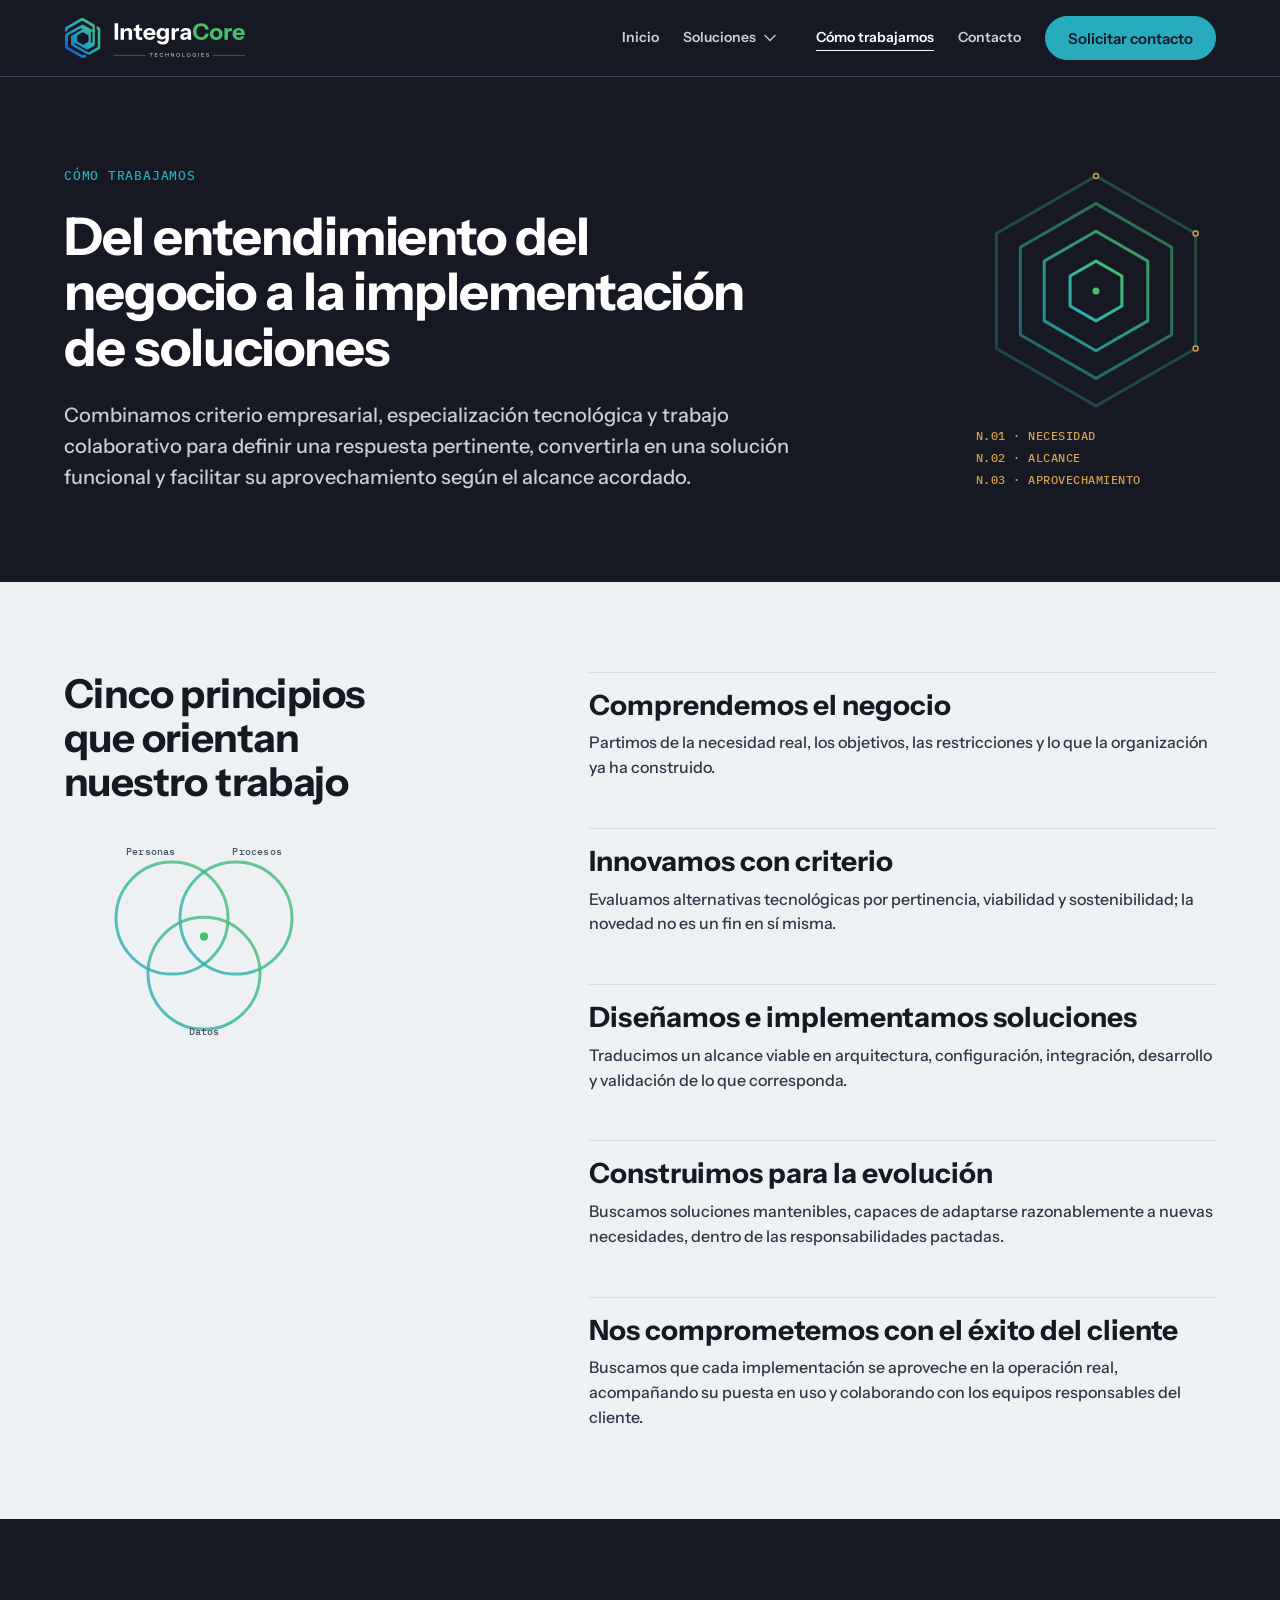
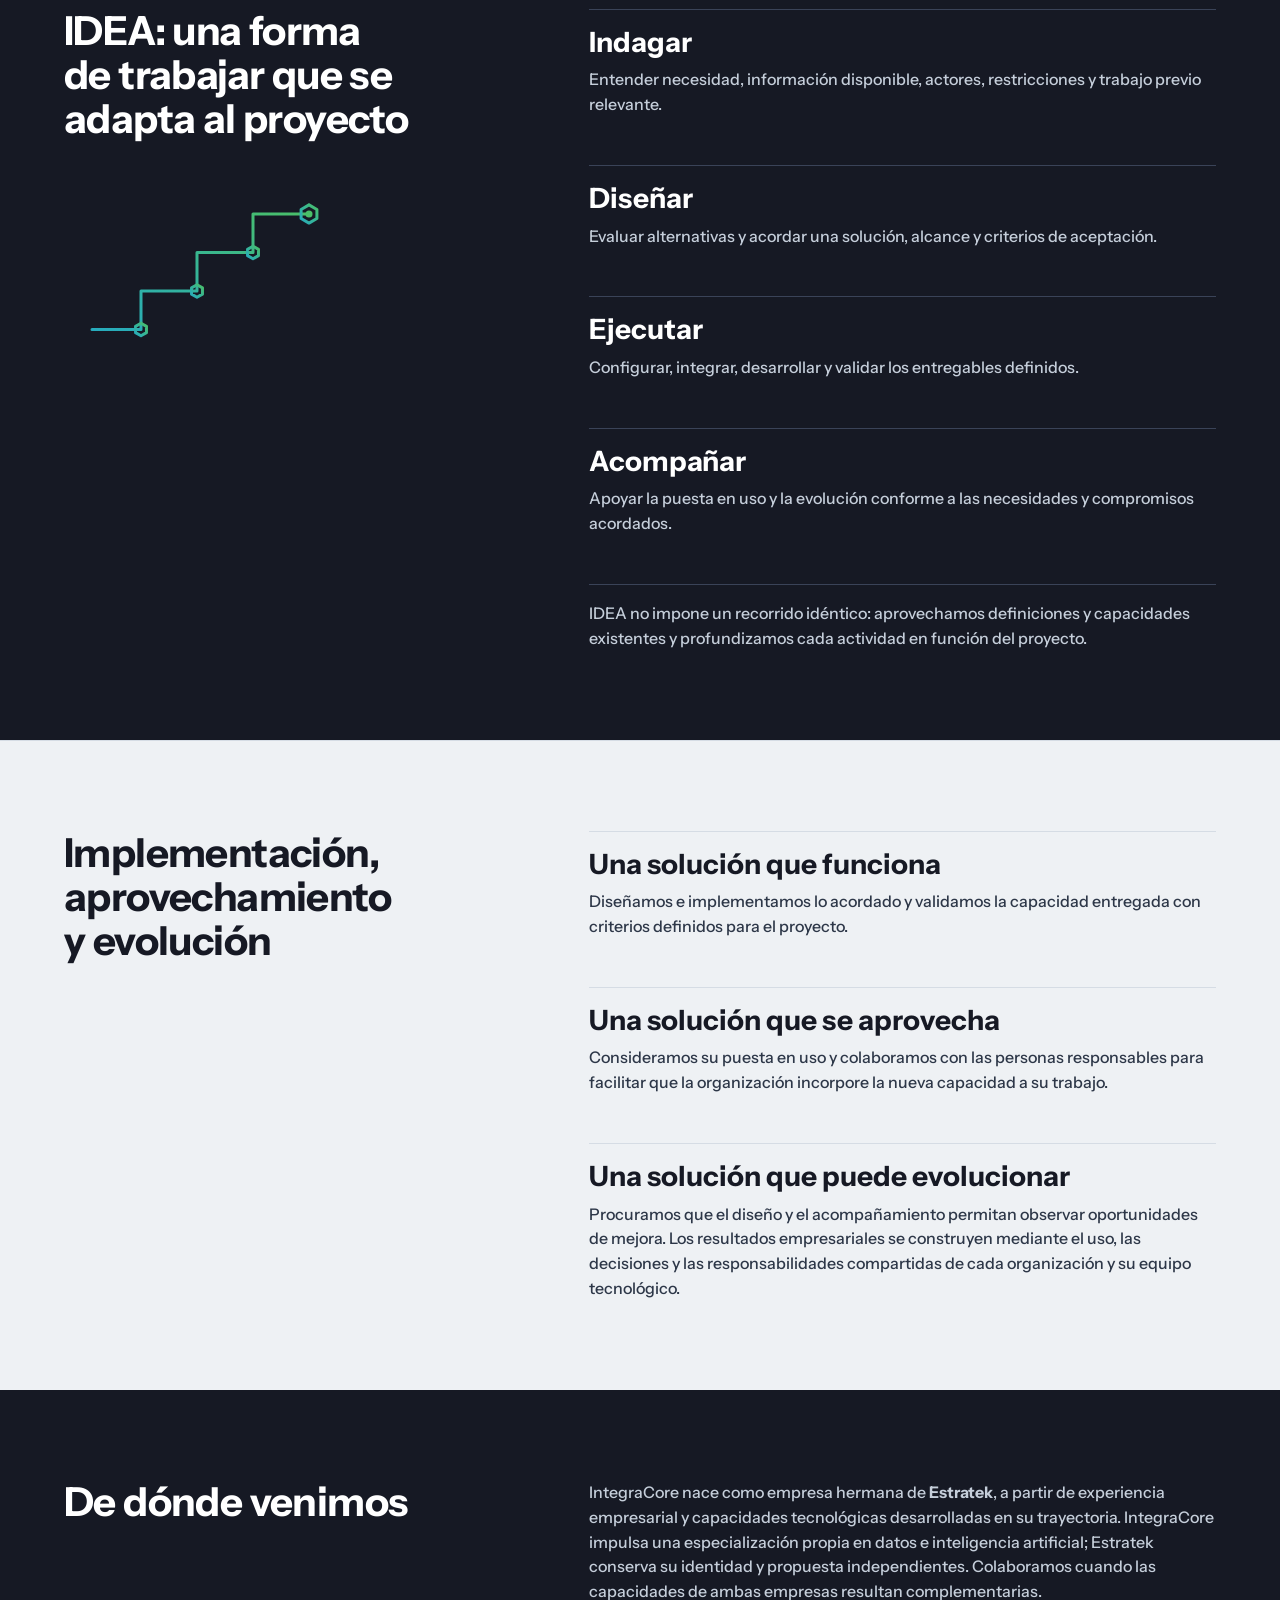
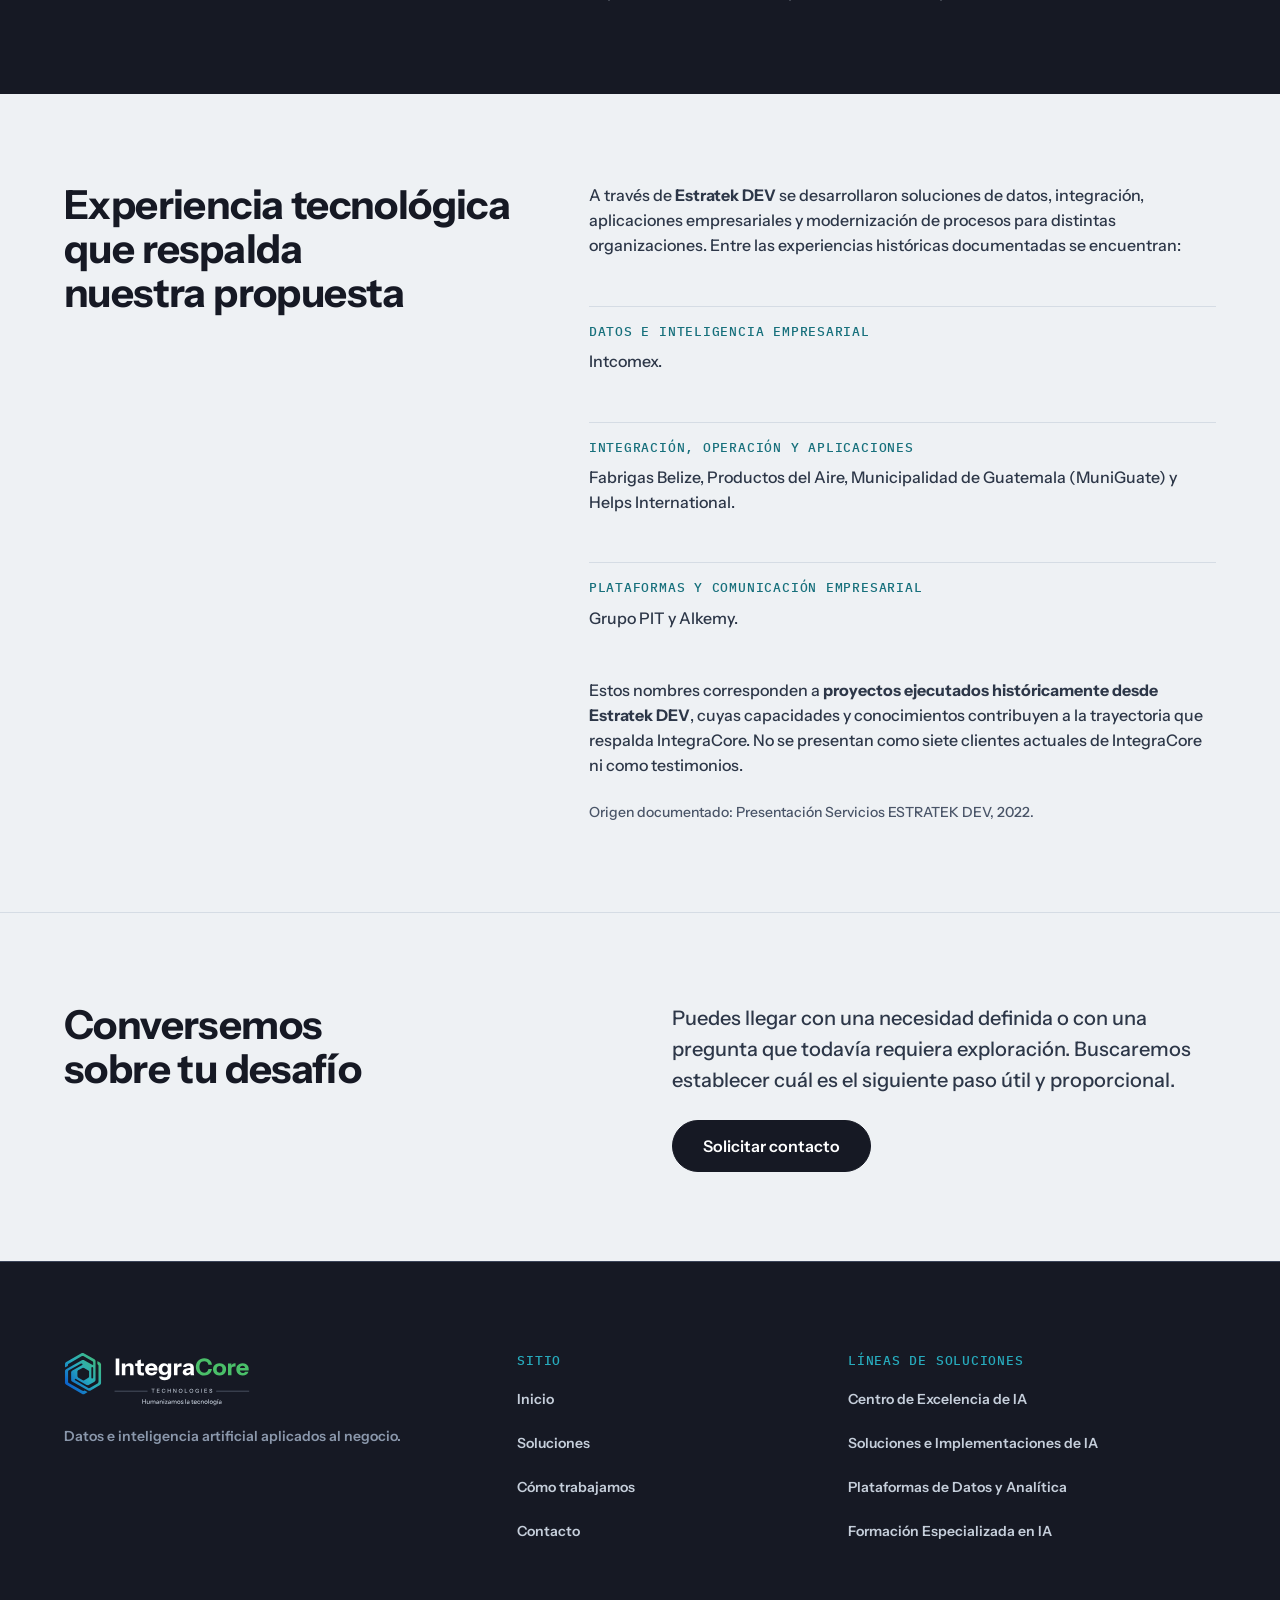
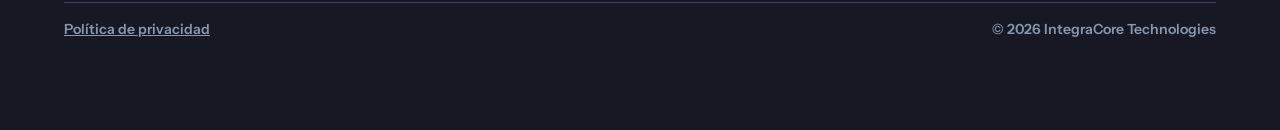
==== commit ec56f98d: "T17: denominación de la línea 3 «Plataformas de Datos y Analítica» (nomenclatura y metadatos; URL, v" ====
--- a/como-trabajamos/index.html
+++ b/como-trabajamos/index.html
@@ -38,7 +38,7 @@
 <ul class="sub-list" id="sub-soluciones">
 <li><a href="../soluciones/#centro-excelencia-ia">Centro de Excelencia de IA</a></li>
 <li><a href="../soluciones/soluciones-ia/">Soluciones e Implementaciones de IA</a></li>
-<li><a href="../soluciones/datos-data-warehouse-bi/">Soluciones de Datos y Data Warehouse</a></li>
+<li><a href="../soluciones/datos-data-warehouse-bi/">Plataformas de Datos y Analítica</a></li>
 <li><a href="../soluciones/#formacion-ia">Formación Especializada en IA</a></li>
 </ul>
 </li>
@@ -147,7 +147,7 @@
 <ul class="foot-links">
 <li><a href="../soluciones/#centro-excelencia-ia">Centro de Excelencia de IA</a></li>
 <li><a href="../soluciones/soluciones-ia/">Soluciones e Implementaciones de IA</a></li>
-<li><a href="../soluciones/datos-data-warehouse-bi/">Soluciones de Datos y Data Warehouse</a></li>
+<li><a href="../soluciones/datos-data-warehouse-bi/">Plataformas de Datos y Analítica</a></li>
 <li><a href="../soluciones/#formacion-ia">Formación Especializada en IA</a></li>
 </ul>
 </nav>
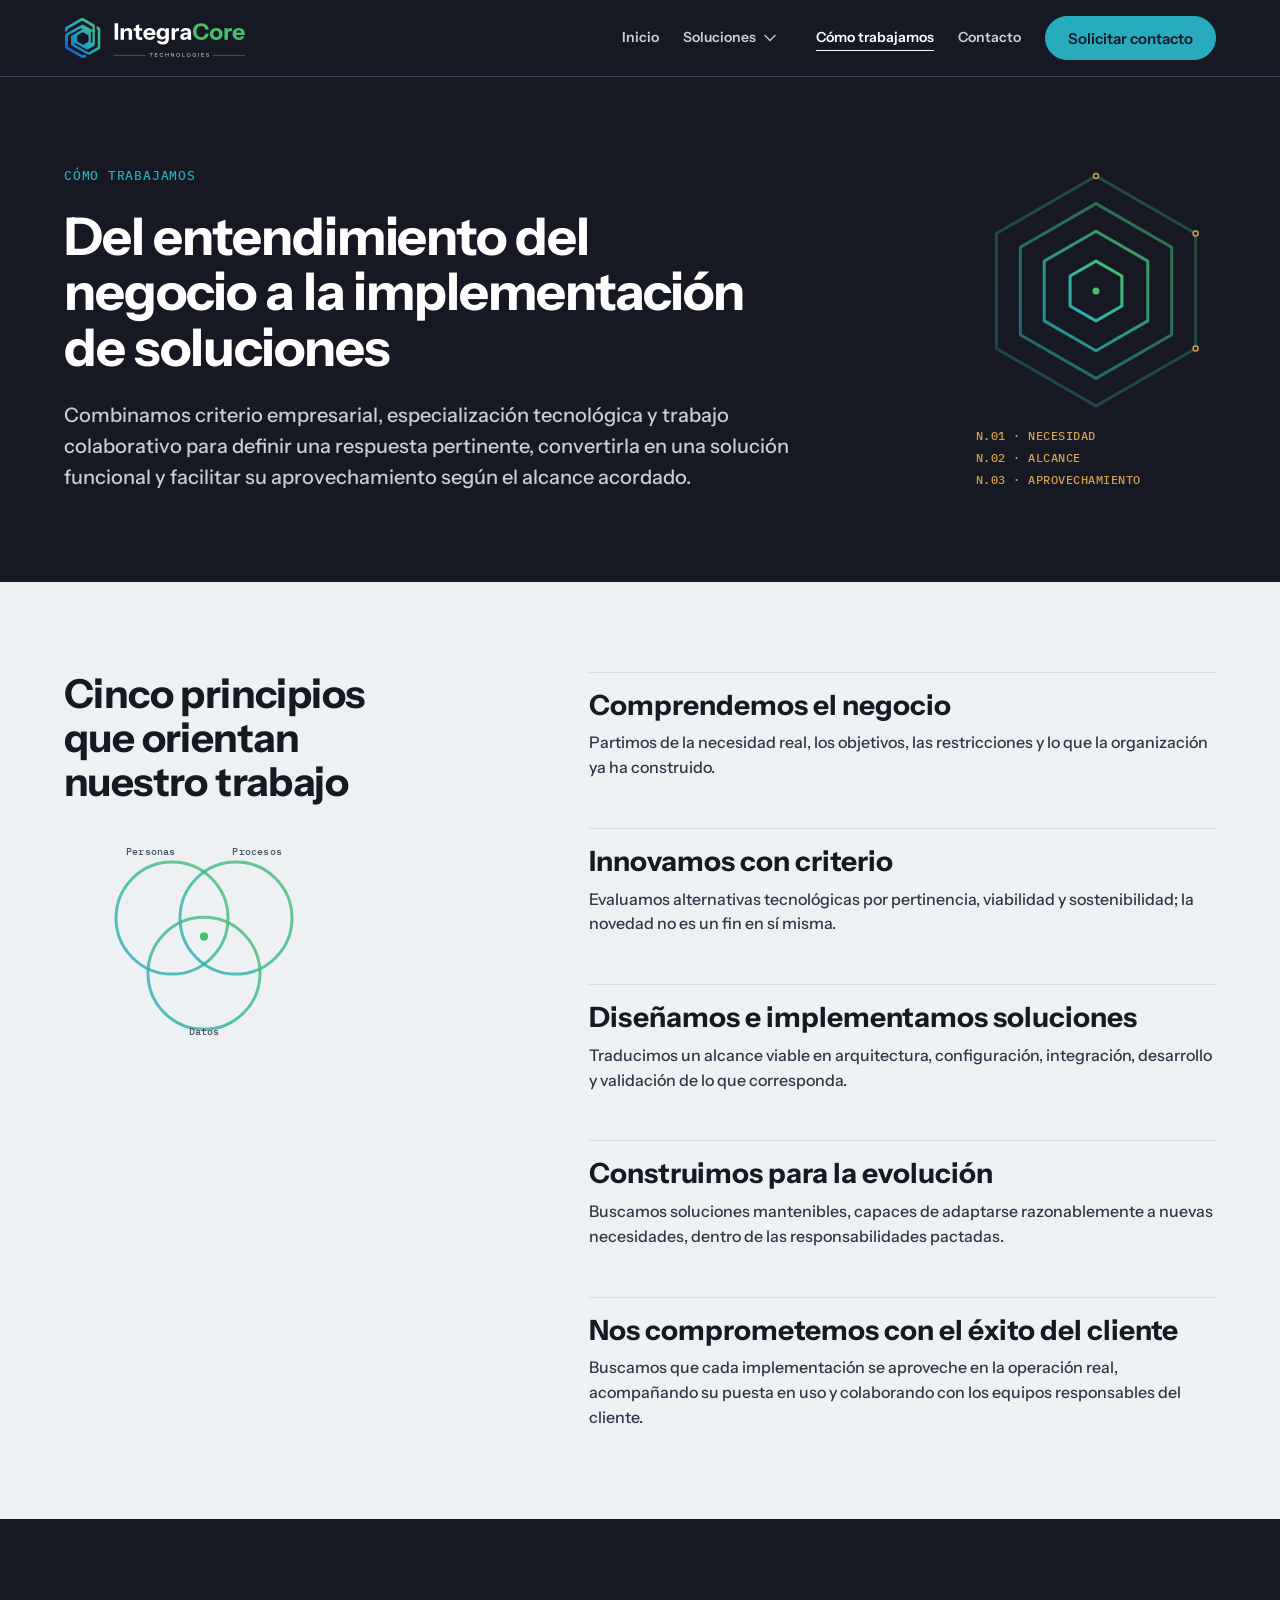
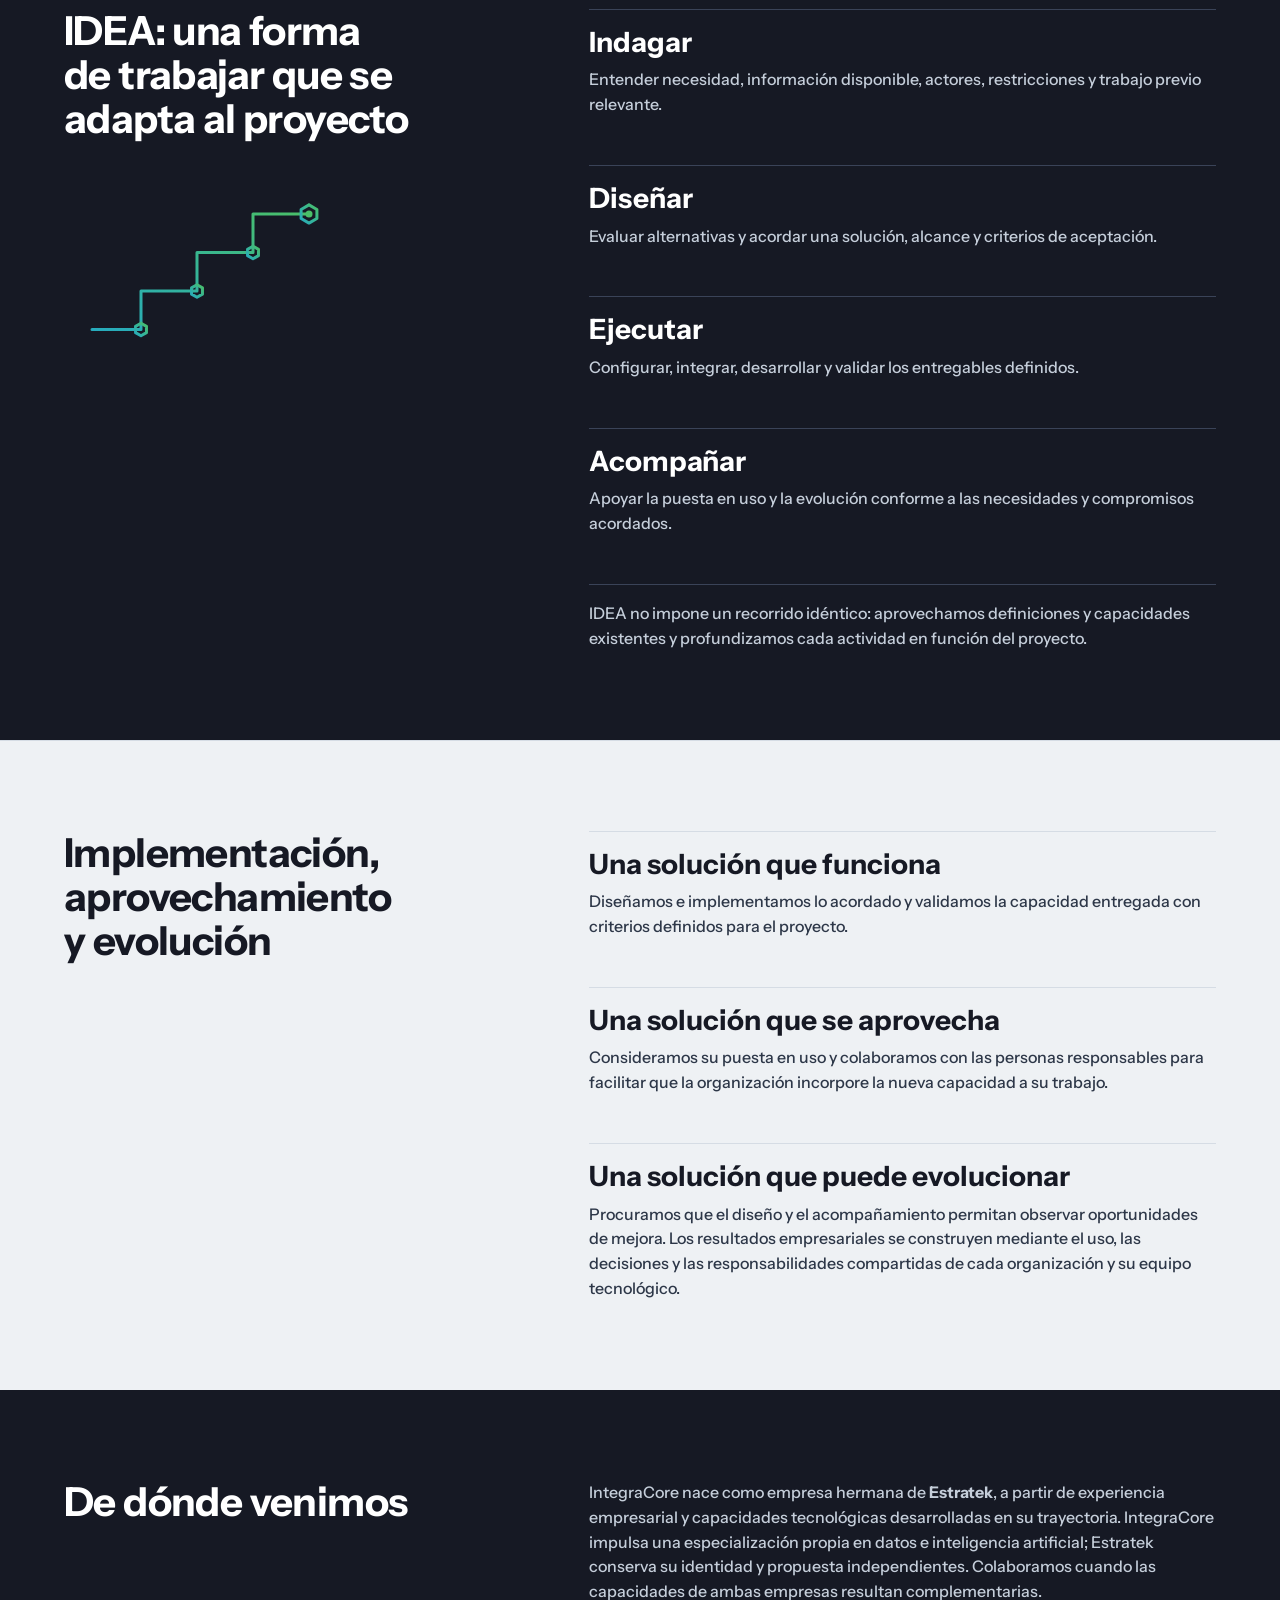
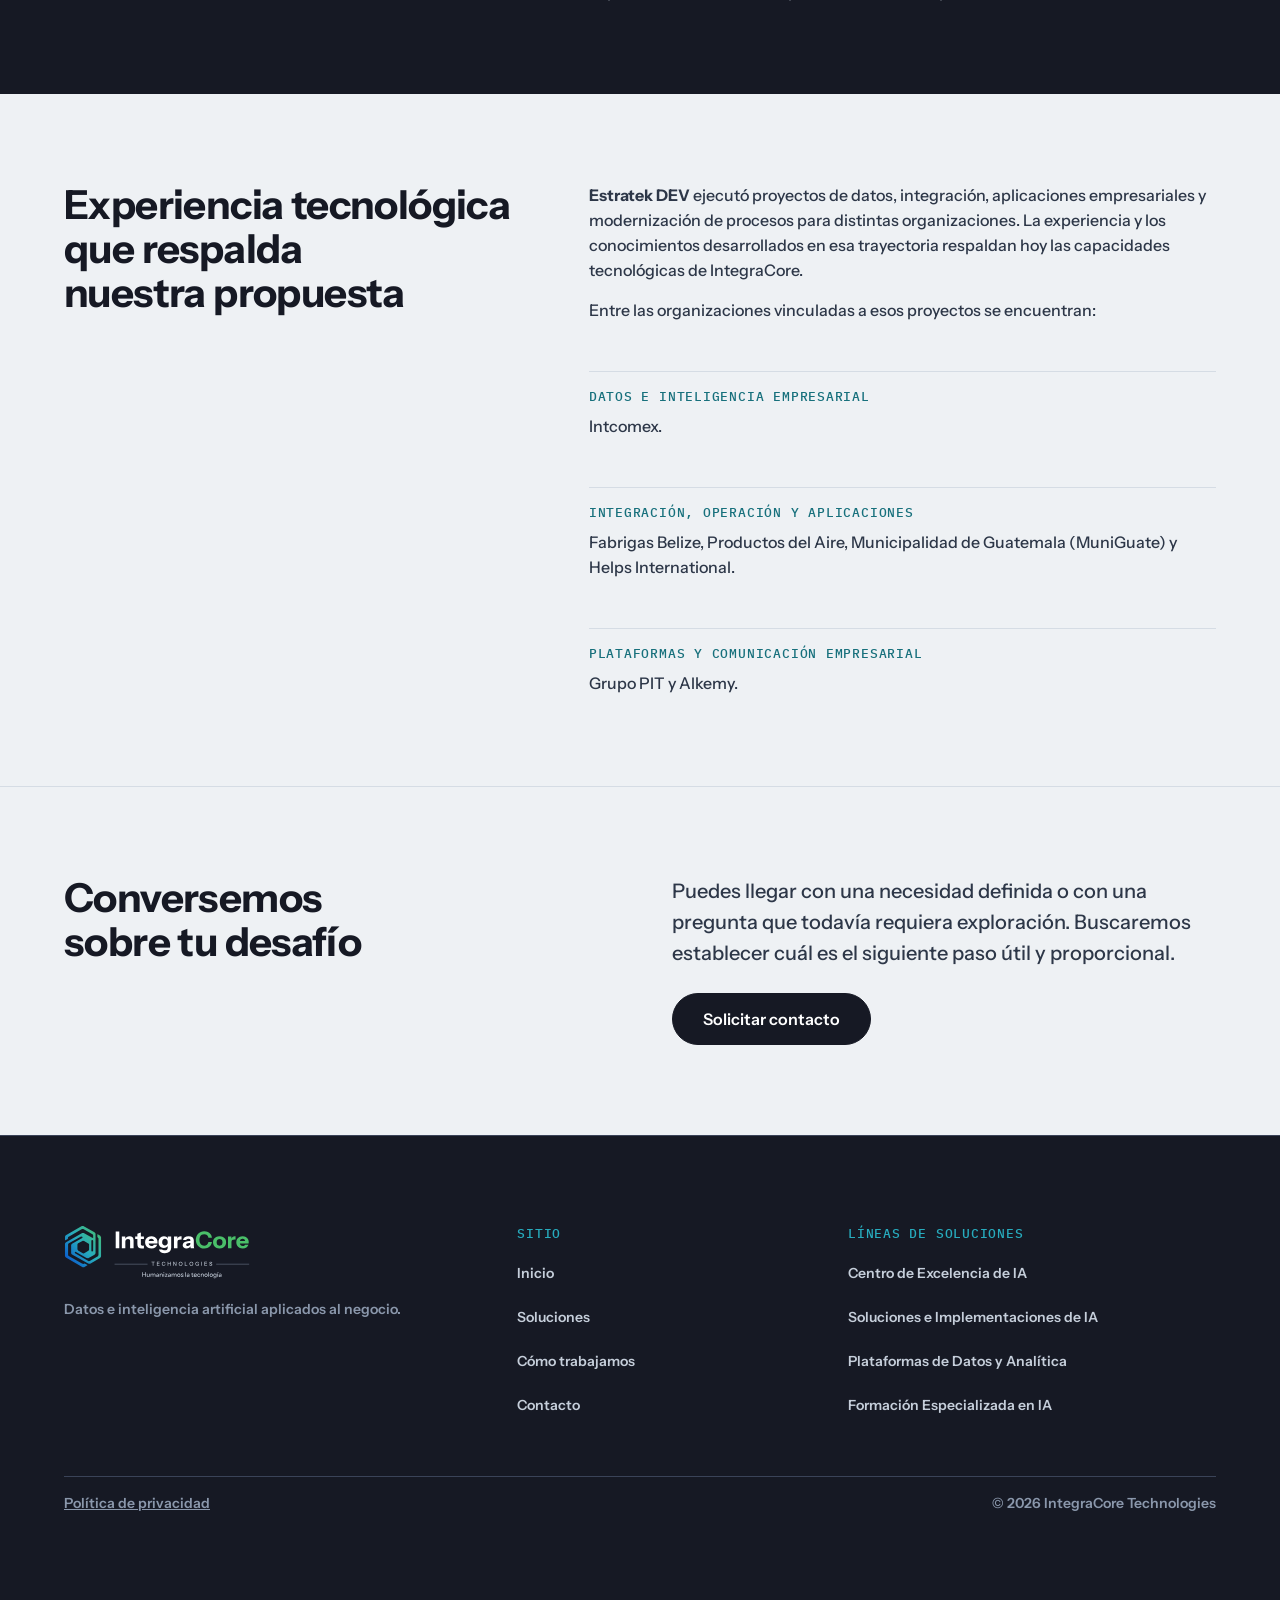
==== commit e56fdbc0: "Cómo trabajamos: texto v0.2.9 de «Experiencia tecnológica que respalda nuestra propuesta» (se elimin" ====
--- a/como-trabajamos/index.html
+++ b/como-trabajamos/index.html
@@ -110,7 +110,7 @@
 <h2 class="t-h1" id="h-trayectoria">Experiencia tecnológica que respalda nuestra propuesta</h2>
 </div>
 <div class="lsec-tec">
-<div class="lsec-txt"><p class="t-body">A través de <strong>Estratek DEV</strong> se desarrollaron soluciones de datos, integración, aplicaciones empresariales y modernización de procesos para distintas organizaciones. Entre las experiencias históricas documentadas se encuentran:</p></div><div class="lsec-blk"><p class="t-etiqueta lsec-label">Datos e inteligencia empresarial</p><p class="t-body">Intcomex.</p></div><div class="lsec-blk"><p class="t-etiqueta lsec-label">Integración, operación y aplicaciones</p><p class="t-body">Fabrigas Belize, Productos del Aire, Municipalidad de Guatemala (MuniGuate) y Helps International.</p></div><div class="lsec-blk"><p class="t-etiqueta lsec-label">Plataformas y comunicación empresarial</p><p class="t-body">Grupo PIT y Alkemy.</p></div><div class="lsec-txt"><p class="t-body">Estos nombres corresponden a <strong>proyectos ejecutados históricamente desde Estratek DEV</strong>, cuyas capacidades y conocimientos contribuyen a la trayectoria que respalda IntegraCore. No se presentan como siete clientes actuales de IntegraCore ni como testimonios.</p><p class="t-small linea-nota">Origen documentado: Presentación Servicios ESTRATEK DEV, 2022.</p></div>
+<div class="lsec-txt"><p class="t-body"><strong>Estratek DEV</strong> ejecutó proyectos de datos, integración, aplicaciones empresariales y modernización de procesos para distintas organizaciones. La experiencia y los conocimientos desarrollados en esa trayectoria respaldan hoy las capacidades tecnológicas de IntegraCore.</p><p class="t-body">Entre las organizaciones vinculadas a esos proyectos se encuentran:</p></div><div class="lsec-blk"><p class="t-etiqueta lsec-label">Datos e inteligencia empresarial</p><p class="t-body">Intcomex.</p></div><div class="lsec-blk"><p class="t-etiqueta lsec-label">Integración, operación y aplicaciones</p><p class="t-body">Fabrigas Belize, Productos del Aire, Municipalidad de Guatemala (MuniGuate) y Helps International.</p></div><div class="lsec-blk"><p class="t-etiqueta lsec-label">Plataformas y comunicación empresarial</p><p class="t-body">Grupo PIT y Alkemy.</p></div>
 </div>
 </div>
 </section>
